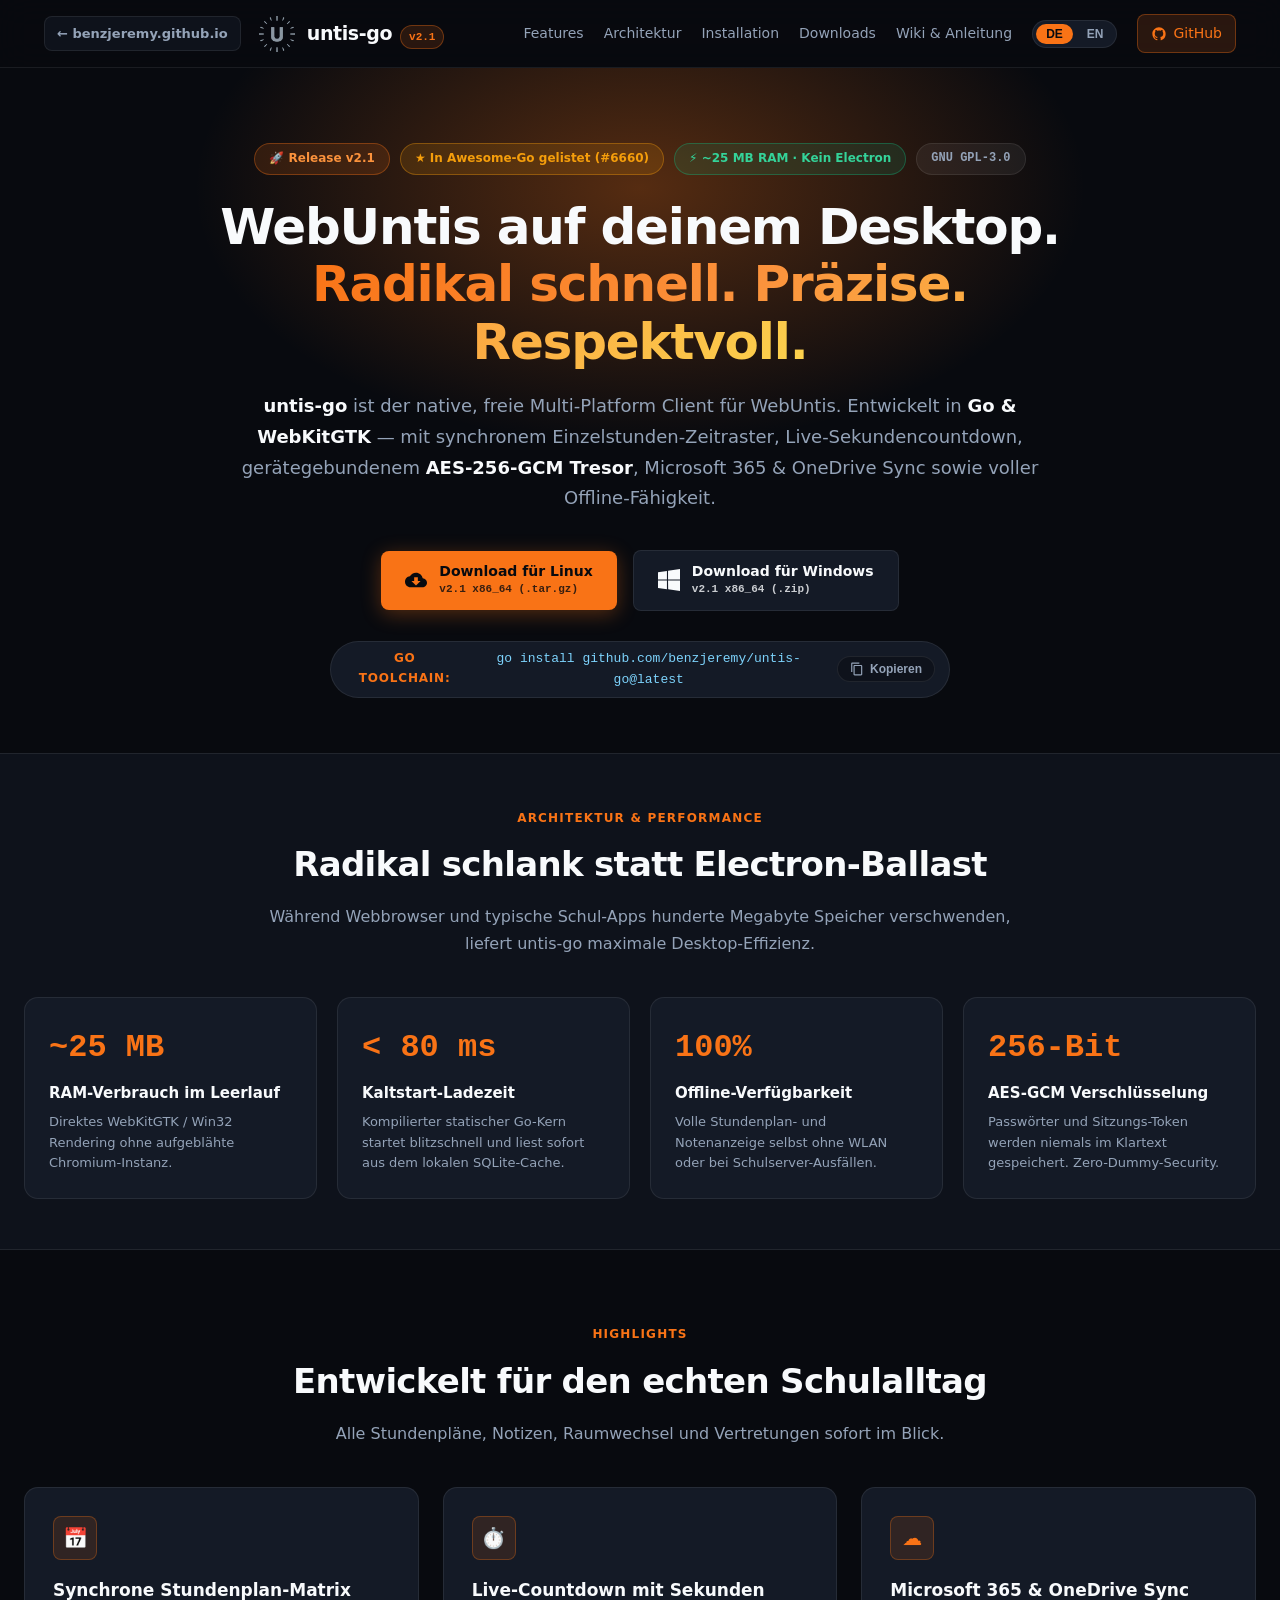
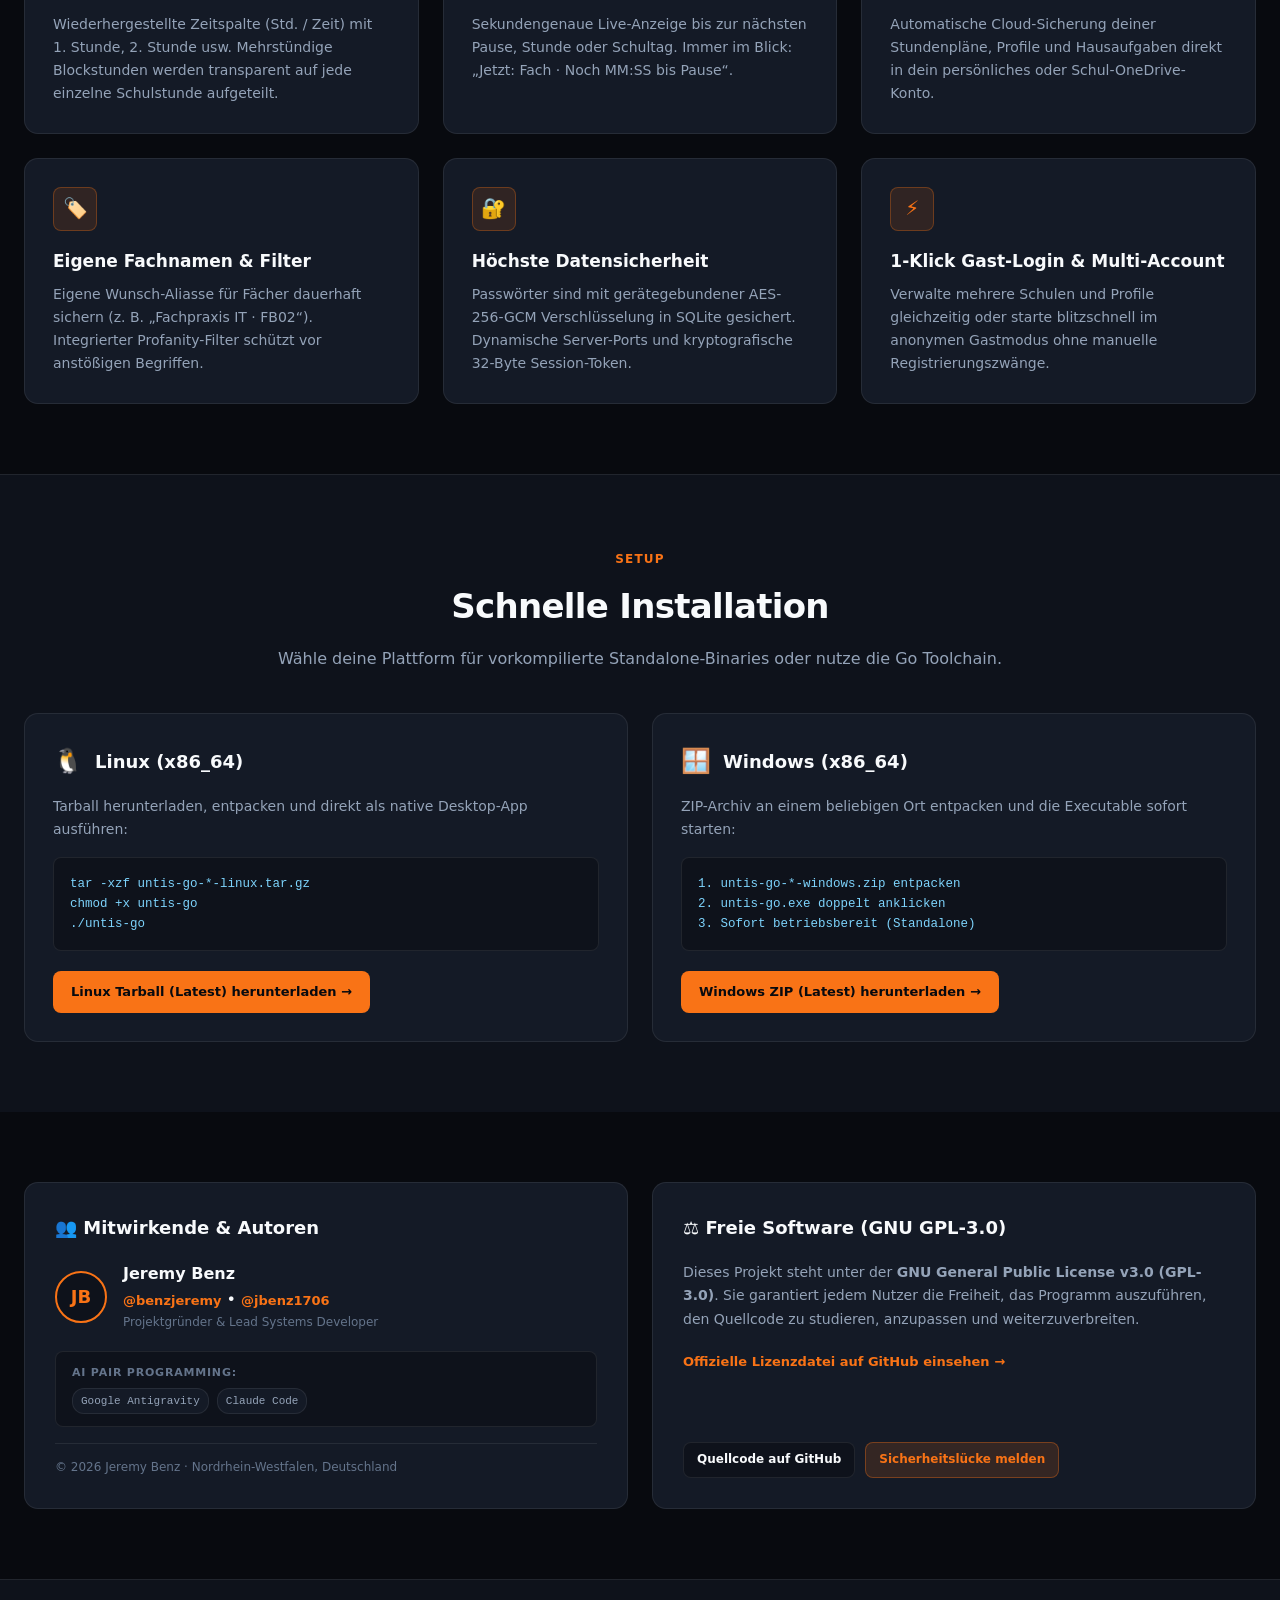
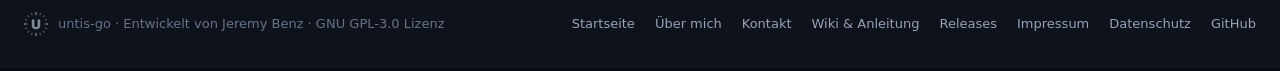
==== index.html @ f4a06255 "feat(web): complete redesign with cybernetic dark theme, benchmarks, and multi-platform showcase" ====
<!DOCTYPE html>
<html lang="de">
<head>
  <meta charset="UTF-8">
  <meta name="viewport" content="width=device-width, initial-scale=1.0">
  <meta http-equiv="Content-Security-Policy" content="default-src 'self'; script-src 'self' 'unsafe-inline'; style-src 'self' 'unsafe-inline'; img-src 'self' data: https:; font-src 'self'; frame-src 'none'; object-src 'none'; base-uri 'self';" />
  <meta http-equiv="X-Content-Type-Options" content="nosniff" />
  <meta name="referrer" content="strict-origin-when-cross-origin" />
  <title>untis-go – Schneller nativer WebUntis Desktop Client · v2.1</title>
  <meta name="description" content="Offizielle Website für untis-go: Der native WebUntis PC-Desktop Client für Linux und Windows in Go & WebKitGTK. ~25 MB RAM, AES-256-GCM Session-Tresor, OneDrive Sync und in Awesome-Go gelistet.">
  <meta property="og:type" content="website">
  <meta property="og:title" content="untis-go – Schneller nativer WebUntis Desktop Client">
  <meta property="og:description" content="Nativer Desktop-Client für WebUntis in Go & WebKitGTK. ~25 MB RAM, offline-fähig und quelloffen unter GNU GPL-3.0.">
  <meta property="og:url" content="https://benzjeremy.github.io/untis-go/">
  <meta name="twitter:card" content="summary">
  <meta name="twitter:title" content="untis-go – Go Desktop Client">
  <meta name="twitter:description" content="Nativer WebUntis Desktop-Client in Go. Offline-First, AES-256-GCM und Awesome-Go gelistet.">
  <link rel="icon" type="image/x-icon" href="favicon.ico">
  <link rel="icon" type="image/png" sizes="512x512" href="icon.png">
  <link rel="apple-touch-icon" href="icon.png">
  <link rel="stylesheet" href="style.css">
</head>
<body>

  <!-- Site Navigation -->
  <header class="site-header">
    <div class="nav-container">
      <div class="nav-left">
        <a href="https://benzjeremy.github.io/" class="back-root-btn">
          <span>← benzjeremy.github.io</span>
        </a>
        <a href="index.html" class="brand-link">
          <img src="icon.png" alt="untis-go" class="brand-logo" width="36" height="36">
          <div class="brand-info">
            <span class="brand-name">untis-go</span>
            <span class="brand-ver">v2.1</span>
          </div>
        </a>
      </div>

      <button class="mobile-toggle" id="mobile-toggle" aria-label="Menü öffnen/schließen" aria-expanded="false">☰</button>

      <nav class="main-nav" id="main-nav">
        <a href="#features">
          <span class="lang-de">Features</span>
          <span class="lang-en" style="display:none;">Features</span>
        </a>
        <a href="#architektur">
          <span class="lang-de">Architektur</span>
          <span class="lang-en" style="display:none;">Architecture</span>
        </a>
        <a href="#install">
          <span class="lang-de">Installation</span>
          <span class="lang-en" style="display:none;">Install</span>
        </a>
        <a href="#download">
          <span class="lang-de">Downloads</span>
          <span class="lang-en" style="display:none;">Downloads</span>
        </a>
        <a href="wiki/">
          <span class="lang-de">Wiki &amp; Anleitung</span>
          <span class="lang-en" style="display:none;">Wiki &amp; Docs</span>
        </a>

        <div class="lang-switch" role="group" aria-label="Sprachauswahl">
          <button type="button" class="lang-btn active" id="btn-lang-de" onclick="setLang('de')">DE</button>
          <button type="button" class="lang-btn" id="btn-lang-en" onclick="setLang('en')">EN</button>
        </div>

        <a href="https://github.com/benzjeremy/untis-go" target="_blank" rel="noopener noreferrer" class="btn-card highlight">
          <svg viewBox="0 0 24 24" width="16" height="16" fill="currentColor"><path d="M12 2C6.477 2 2 6.484 2 12.017c0 4.425 2.865 8.18 6.839 9.504.5.092.682-.217.682-.483 0-.237-.008-.868-.013-1.703-2.782.605-3.369-1.343-3.369-1.343-.454-1.158-1.11-1.466-1.11-1.466-.908-.62.069-.608.069-.608 1.003.07 1.53 1.032 1.53 1.032.892 1.53 2.341 1.088 2.91.832.092-.647.35-1.088.636-1.338-2.22-.253-4.555-1.113-4.555-4.951 0-1.093.39-1.988 1.029-2.688-.103-.253-.446-1.272.098-2.65 0 0 .84-.27 2.75 1.026A9.564 9.564 0 0112 6.844c.85.004 1.705.115 2.504.337 1.909-1.296 2.747-1.027 2.747-1.027.546 1.379.202 2.398.1 2.651.64.7 1.028 1.595 1.028 2.688 0 3.848-2.339 4.695-4.566 4.943.359.309.678.92.678 1.855 0 1.338-.012 2.419-.012 2.747 0 .268.18.58.688.482A10.019 10.019 0 0022 12.017C22 6.484 17.522 2 12 2z"/></svg>
          <span>GitHub</span>
        </a>
      </nav>
    </div>
  </header>

  <main>
    <!-- HERO SECTION -->
    <section class="hero-section" id="hero">
      <div class="hero-glow"></div>
      <div class="hero-container">
        
        <div class="hero-badges">
          <span class="hero-badge release-badge">🚀 Release v2.1</span>
          <a href="https://github.com/avelino/awesome-go#other-software" target="_blank" rel="noopener noreferrer" class="hero-badge awesome-badge" title="Gelistet in Awesome-Go (#6660)">
            ★ In Awesome-Go gelistet (#6660)
          </a>
          <span class="hero-badge perf-badge">⚡ ~25 MB RAM · Kein Electron</span>
          <a href="https://github.com/benzjeremy/untis-go/blob/main/LICENSE" target="_blank" rel="noopener noreferrer" class="hero-badge license-pill">GNU GPL-3.0</a>
        </div>

        <div data-lang="de" class="visible">
          <h1 class="hero-title">
            WebUntis auf deinem Desktop.<br>
            <span class="gradient-text">Radikal schnell. Präzise. Respektvoll.</span>
          </h1>
          <p class="hero-subtitle">
            <strong>untis-go</strong> ist der native, freie Multi-Platform Client für WebUntis. Entwickelt in <strong>Go &amp; WebKitGTK</strong> — mit synchronem Einzelstunden-Zeitraster, Live-Sekundencountdown, gerätegebundenem <strong>AES-256-GCM Tresor</strong>, Microsoft 365 &amp; OneDrive Sync sowie voller Offline-Fähigkeit.
          </p>
        </div>

        <div data-lang="en">
          <h1 class="hero-title">
            WebUntis on Your Desktop.<br>
            <span class="gradient-text">Radically Fast. Precise. Respectful.</span>
          </h1>
          <p class="hero-subtitle">
            <strong>untis-go</strong> is the native, open-source multi-platform client for WebUntis. Built in <strong>Go &amp; WebKitGTK</strong> — featuring synchronous period grids, live second timers, device-bound <strong>AES-256-GCM vault</strong>, OneDrive sync, and full offline caching.
          </p>
        </div>

        <!-- Download Action CTAs -->
        <div class="hero-cta-group" id="download">
          <a href="https://github.com/benzjeremy/untis-go/releases/tag/v2.1" target="_blank" rel="noopener noreferrer" class="btn-primary">
            <svg viewBox="0 0 24 24" width="22" height="22" fill="currentColor"><path d="M19.35 10.04C18.67 6.59 15.64 4 12 4 9.11 4 6.6 5.64 5.35 8.04 2.34 8.36 0 10.91 0 14c0 3.31 2.69 6 6 6h13c2.76 0 5-2.24 5-5 0-2.64-2.05-4.78-4.65-4.96zM17 13l-5 5-5-5h3V9h4v4h3z"/></svg>
            <div>
              <span class="btn-main-text">Download für Linux</span>
              <span class="btn-sub-text">v2.1 x86_64 (.tar.gz)</span>
            </div>
          </a>

          <a href="https://github.com/benzjeremy/untis-go/releases/tag/v2.1" target="_blank" rel="noopener noreferrer" class="btn-secondary">
            <svg viewBox="0 0 24 24" width="22" height="22" fill="currentColor"><path d="M0 3.449L9.75 2.1v9.451H0m10.949-9.602L24 0v11.4H10.949M0 12.6h9.75v9.451L0 20.699M10.949 12.6H24V24l-12.9-1.801"/></svg>
            <div>
              <span class="btn-main-text">Download für Windows</span>
              <span class="btn-sub-text">v2.1 x86_64 (.zip)</span>
            </div>
          </a>
        </div>

        <!-- Quick Go Command -->
        <div class="quick-install-box">
          <span class="cmd-label">Go Toolchain:</span>
          <code class="cmd-code" id="goInstallCmd">go install github.com/benzjeremy/untis-go@latest</code>
          <button type="button" class="copy-cmd-btn" id="copy-cmd-btn" onclick="copyInstallCmd()">
            <svg viewBox="0 0 24 24" width="14" height="14" fill="currentColor"><path d="M16 1H4c-1.1 0-2 .9-2 2v14h2V3h12V1zm3 4H8c-1.1 0-2 .9-2 2v14c0 1.1.9 2 2 2h11c1.1 0 2-.9 2-2V7c0-1.1-.9-2-2-2zm0 16H8V7h11v14z"/></svg>
            <span id="copyBtnText">Kopieren</span>
          </button>
        </div>

      </div>
    </section>

    <!-- ARCHITEKTUR & BENCHMARKS SPOTLIGHT -->
    <section class="benchmarks-section" id="architektur">
      <div class="section-container">
        <div class="section-header">
          <span class="section-tag">
            <span class="lang-de">Architektur &amp; Performance</span>
            <span class="lang-en" style="display:none;">Architecture &amp; Metrics</span>
          </span>
          <h2 class="section-title">
            <span class="lang-de">Radikal schlank statt Electron-Ballast</span>
            <span class="lang-en" style="display:none;">Radically Lean vs. Electron Bloat</span>
          </h2>
          <p class="section-sub">
            <span class="lang-de">Während Webbrowser und typische Schul-Apps hunderte Megabyte Speicher verschwenden, liefert untis-go maximale Desktop-Effizienz.</span>
            <span class="lang-en" style="display:none;">While modern browser tabs consume hundreds of megabytes, untis-go delivers peak native efficiency.</span>
          </p>
        </div>

        <div class="benchmarks-grid">
          <div class="benchmark-card">
            <div class="benchmark-stat">~25 MB</div>
            <div class="benchmark-label">RAM-Verbrauch im Leerlauf</div>
            <div class="benchmark-desc">Direktes WebKitGTK / Win32 Rendering ohne aufgeblähte Chromium-Instanz.</div>
          </div>

          <div class="benchmark-card">
            <div class="benchmark-stat">&lt; 80 ms</div>
            <div class="benchmark-label">Kaltstart-Ladezeit</div>
            <div class="benchmark-desc">Kompilierter statischer Go-Kern startet blitzschnell und liest sofort aus dem lokalen SQLite-Cache.</div>
          </div>

          <div class="benchmark-card">
            <div class="benchmark-stat">100%</div>
            <div class="benchmark-label">Offline-Verfügbarkeit</div>
            <div class="benchmark-desc">Volle Stundenplan- und Notenanzeige selbst ohne WLAN oder bei Schulserver-Ausfällen.</div>
          </div>

          <div class="benchmark-card">
            <div class="benchmark-stat">256-Bit</div>
            <div class="benchmark-label">AES-GCM Verschlüsselung</div>
            <div class="benchmark-desc">Passwörter und Sitzungs-Token werden niemals im Klartext gespeichert. Zero-Dummy-Security.</div>
          </div>
        </div>
      </div>
    </section>

    <!-- KEY FEATURES GRID -->
    <section class="features-section" id="features">
      <div class="section-container">
        <div class="section-header">
          <span class="section-tag">
            <span class="lang-de">Highlights</span>
            <span class="lang-en" style="display:none;">Highlights</span>
          </span>
          <h2 class="section-title">
            <span class="lang-de">Entwickelt für den echten Schulalltag</span>
            <span class="lang-en" style="display:none;">Engineered for Real Daily School Work</span>
          </h2>
          <p class="section-sub">
            <span class="lang-de">Alle Stundenpläne, Notizen, Raumwechsel und Vertretungen sofort im Blick.</span>
            <span class="lang-en" style="display:none;">All schedules, notes, room substitutions, and countdowns always at your fingertips.</span>
          </p>
        </div>

        <div class="feature-grid">
          <!-- 1 -->
          <article class="feature-card">
            <div class="f-card-icon">📅</div>
            <h3>Synchrone Stundenplan-Matrix</h3>
            <p>Wiederhergestellte Zeitspalte (Std. / Zeit) mit 1. Stunde, 2. Stunde usw. Mehrstündige Blockstunden werden transparent auf jede einzelne Schulstunde aufgeteilt.</p>
          </article>

          <!-- 2 -->
          <article class="feature-card">
            <div class="f-card-icon">⏱️</div>
            <h3>Live-Countdown mit Sekunden</h3>
            <p>Sekundengenaue Live-Anzeige bis zur nächsten Pause, Stunde oder Schultag. Immer im Blick: „Jetzt: Fach · Noch MM:SS bis Pause“.</p>
          </article>

          <!-- 3 -->
          <article class="feature-card">
            <div class="f-card-icon">☁️</div>
            <h3>Microsoft 365 &amp; OneDrive Sync</h3>
            <p>Automatische Cloud-Sicherung deiner Stundenpläne, Profile und Hausaufgaben direkt in dein persönliches oder Schul-OneDrive-Konto.</p>
          </article>

          <!-- 4 -->
          <article class="feature-card">
            <div class="f-card-icon">🏷️</div>
            <h3>Eigene Fachnamen &amp; Filter</h3>
            <p>Eigene Wunsch-Aliasse für Fächer dauerhaft sichern (z.&nbsp;B. „Fachpraxis IT · FB02“). Integrierter Profanity-Filter schützt vor anstößigen Begriffen.</p>
          </article>

          <!-- 5 -->
          <article class="feature-card">
            <div class="f-card-icon">🔐</div>
            <h3>Höchste Datensicherheit</h3>
            <p>Passwörter sind mit gerätegebundener AES-256-GCM Verschlüsselung in SQLite gesichert. Dynamische Server-Ports und kryptografische 32-Byte Session-Token.</p>
          </article>

          <!-- 6 -->
          <article class="feature-card">
            <div class="f-card-icon">⚡</div>
            <h3>1-Klick Gast-Login &amp; Multi-Account</h3>
            <p>Verwalte mehrere Schulen und Profile gleichzeitig oder starte blitzschnell im anonymen Gastmodus ohne manuelle Registrierungszwänge.</p>
          </article>
        </div>
      </div>
    </section>

    <!-- INSTALLATION SECTION -->
    <section class="install-section" id="install">
      <div class="section-container">
        <div class="section-header">
          <span class="section-tag">
            <span class="lang-de">Setup</span>
            <span class="lang-en" style="display:none;">Setup</span>
          </span>
          <h2 class="section-title">
            <span class="lang-de">Schnelle Installation</span>
            <span class="lang-en" style="display:none;">Fast Installation</span>
          </h2>
          <p class="section-sub">
            <span class="lang-de">Wähle deine Plattform für vorkompilierte Standalone-Binaries oder nutze die Go Toolchain.</span>
            <span class="lang-en" style="display:none;">Choose your platform for standalone binaries or build directly via the Go toolchain.</span>
          </p>
        </div>

        <div class="install-grid">
          <!-- Linux Card -->
          <div class="install-card">
            <div>
              <div class="inst-card-header">
                <span style="font-size: 24px;">🐧</span>
                <h3>Linux (x86_64)</h3>
              </div>
              <p class="inst-desc">Tarball herunterladen, entpacken und direkt als native Desktop-App ausführen:</p>
              <pre class="inst-pre"><code>tar -xzf untis-go-*-linux.tar.gz
chmod +x untis-go
./untis-go</code></pre>
            </div>
            <div>
              <a href="https://github.com/benzjeremy/untis-go/releases/latest" target="_blank" rel="noopener noreferrer" class="btn-sm">
                Linux Tarball (Latest) herunterladen →
              </a>
            </div>
          </div>

          <!-- Windows Card -->
          <div class="install-card">
            <div>
              <div class="inst-card-header">
                <span style="font-size: 24px;">🪟</span>
                <h3>Windows (x86_64)</h3>
              </div>
              <p class="inst-desc">ZIP-Archiv an einem beliebigen Ort entpacken und die Executable sofort starten:</p>
              <pre class="inst-pre"><code>1. untis-go-*-windows.zip entpacken
2. untis-go.exe doppelt anklicken
3. Sofort betriebsbereit (Standalone)</code></pre>
            </div>
            <div>
              <a href="https://github.com/benzjeremy/untis-go/releases/latest" target="_blank" rel="noopener noreferrer" class="btn-sm">
                Windows ZIP (Latest) herunterladen →
              </a>
            </div>
          </div>
        </div>
      </div>
    </section>

    <!-- ABOUT & CREDITS SECTION -->
    <section class="about-section" id="about">
      <div class="section-container">
        <div class="about-layout-grid">
          
          <!-- Mitwirkende -->
          <div class="about-info-box">
            <div>
              <h3 class="about-box-title">👥 Mitwirkende &amp; Autoren</h3>
              <div class="author-card">
                <div class="author-avatar">JB</div>
                <div>
                  <div class="author-name">Jeremy Benz</div>
                  <div class="author-handles">
                    <a href="https://github.com/benzjeremy" target="_blank" rel="noopener noreferrer">@benzjeremy</a> &bull; 
                    <a href="https://github.com/jbenz1706" target="_blank" rel="noopener noreferrer">@jbenz1706</a>
                  </div>
                  <div class="author-role">Projektgründer &amp; Lead Systems Developer</div>
                </div>
              </div>

              <div class="ai-assist-box">
                <span class="ai-label">AI Pair Programming:</span>
                <div class="ai-chips">
                  <span class="ai-chip">Google Antigravity</span>
                  <span class="ai-chip">Claude Code</span>
                </div>
              </div>
            </div>

            <div style="font-size: 12px; color: var(--text-muted); padding-top: 14px; border-top: 1px solid var(--border-subtle);">
              © 2026 Jeremy Benz · Nordrhein-Westfalen, Deutschland
            </div>
          </div>

          <!-- Lizenz & Sicherheit -->
          <div class="about-info-box">
            <div>
              <h3 class="about-box-title">⚖️ Freie Software (GNU GPL-3.0)</h3>
              <p class="license-text">
                Dieses Projekt steht unter der <strong>GNU General Public License v3.0 (GPL-3.0)</strong>. Sie garantiert jedem Nutzer die Freiheit, das Programm auszuführen, den Quellcode zu studieren, anzupassen und weiterzuverbreiten.
              </p>
              <a href="https://github.com/benzjeremy/untis-go/blob/main/LICENSE" target="_blank" rel="noopener noreferrer" class="license-cta">
                Offizielle Lizenzdatei auf GitHub einsehen →
              </a>
            </div>

            <div style="display: flex; gap: 10px; flex-wrap: wrap;">
              <a href="https://github.com/benzjeremy/untis-go" target="_blank" rel="noopener noreferrer" class="btn-card">
                <span>Quellcode auf GitHub</span>
              </a>
              <a href="https://benzjeremy.github.io/kontakt.html" class="btn-card highlight">
                <span>Sicherheitslücke melden</span>
              </a>
            </div>
          </div>

        </div>
      </div>
    </section>
  </main>

  <!-- Site Footer -->
  <footer class="site-footer">
    <div class="footer-container">
      <div class="footer-left">
        <img src="icon.png" alt="Untis Logo" width="24" height="24" style="border-radius: 4px;">
        <span>untis-go · Entwickelt von Jeremy Benz · GNU GPL-3.0 Lizenz</span>
      </div>

      <nav class="footer-links" aria-label="Footer Navigation">
        <a href="https://benzjeremy.github.io/">Startseite</a>
        <a href="https://benzjeremy.github.io/about.html">Über mich</a>
        <a href="https://benzjeremy.github.io/kontakt.html">Kontakt</a>
        <a href="wiki/">Wiki &amp; Anleitung</a>
        <a href="https://github.com/benzjeremy/untis-go/releases">Releases</a>
        <a href="https://benzjeremy.github.io/impressum.html">Impressum</a>
        <a href="https://benzjeremy.github.io/datenschutz.html">Datenschutz</a>
        <a href="https://github.com/benzjeremy/untis-go" target="_blank" rel="noopener noreferrer">GitHub</a>
      </nav>
    </div>
  </footer>

  <script>
    // Copy Command
    function copyInstallCmd() {
      const code = document.getElementById('goInstallCmd').textContent;
      const btnText = document.getElementById('copyBtnText');
      const btn = document.getElementById('copy-cmd-btn');
      navigator.clipboard.writeText(code).then(() => {
        btnText.textContent = 'Kopiert! ✓';
        btn.classList.add('copied');
        setTimeout(() => {
          btnText.textContent = 'Kopieren';
          btn.classList.remove('copied');
        }, 2200);
      });
    }

    // Mobile Drawer Toggle
    const mobileToggle = document.getElementById('mobile-toggle');
    const mainNav = document.getElementById('main-nav');
    if (mobileToggle && mainNav) {
      mobileToggle.addEventListener('click', () => {
        const isOpen = mainNav.classList.toggle('open');
        mobileToggle.setAttribute('aria-expanded', isOpen);
      });
    }

    // Language Toggle
    function setLang(lang) {
      document.querySelectorAll('[data-lang]').forEach(el => {
        if (el.getAttribute('data-lang') === lang) {
          el.classList.add('visible');
        } else {
          el.classList.remove('visible');
        }
      });
      document.querySelectorAll('.lang-de').forEach(el => el.style.display = lang === 'de' ? '' : 'none');
      document.querySelectorAll('.lang-en').forEach(el => el.style.display = lang === 'en' ? '' : 'none');
      
      const btnDe = document.getElementById('btn-lang-de');
      const btnEn = document.getElementById('btn-lang-en');
      if (btnDe && btnEn) {
        btnDe.classList.toggle('active', lang === 'de');
        btnEn.classList.toggle('active', lang === 'en');
      }
      try { localStorage.setItem('site_lang', lang); } catch (e) {}
    }

    try {
      const saved = localStorage.getItem('site_lang');
      if (saved === 'en' || saved === 'de') setLang(saved);
    } catch (e) {}
  </script>
</body>
</html>
---- style.css ----
/* ==========================================================================
   untis-go — Official Website Design System & Showcase
   Theme: Cybernetic Dark (Untis Orange Accent) · WCAG AAA · Spring Physics
   ========================================================================== */

:root {
  --bg-page: #080a0f;
  --bg-surface: #0e121b;
  --bg-card: #141a26;
  --bg-card-hover: #1a2232;
  --bg-input: #101420;

  --border-subtle: rgba(255, 255, 255, 0.08);
  --border-strong: rgba(255, 255, 255, 0.16);
  --border-accent: rgba(249, 115, 22, 0.35);

  --accent-primary: #f97316;
  --accent-primary-hover: #fb923c;
  --accent-glow: rgba(249, 115, 22, 0.32);

  --accent-blue: #38bdf8;
  --accent-green: #10b981;
  --accent-gold: #f59e0b;
  --accent-purple: #a855f7;

  --text-primary: #f8fafc;
  --text-secondary: #94a3b8;
  --text-muted: #64748b;

  --font-main: -apple-system, BlinkMacSystemFont, "Segoe UI", Roboto, system-ui, sans-serif;
  --font-mono: ui-monospace, SFMono-Regular, Consolas, "Liberation Mono", Menlo, monospace;

  --radius-sm: 8px;
  --radius-md: 14px;
  --radius-lg: 20px;
  --radius-xl: 28px;

  --spring-bounce: cubic-bezier(0.16, 1, 0.3, 1);
}

* {
  box-sizing: border-box;
  margin: 0;
  padding: 0;
}

html {
  scroll-behavior: smooth;
}

body {
  font-family: var(--font-main);
  background-color: var(--bg-page);
  color: var(--text-primary);
  line-height: 1.65;
  -webkit-font-smoothing: antialiased;
  min-height: 100vh;
  display: flex;
  flex-direction: column;
}

a:focus-visible, button:focus-visible {
  outline: 2px solid var(--accent-primary);
  outline-offset: 3px;
}

/* ==================== SITE NAVIGATION ==================== */
.site-header {
  position: sticky;
  top: 0;
  z-index: 100;
  background: rgba(8, 10, 15, 0.88);
  backdrop-filter: blur(16px);
  -webkit-backdrop-filter: blur(16px);
  border-bottom: 1px solid var(--border-subtle);
}

.nav-container {
  max-width: 1240px;
  margin: 0 auto;
  padding: 14px 24px;
  display: flex;
  align-items: center;
  justify-content: space-between;
}

.nav-left {
  display: flex;
  align-items: center;
  gap: 18px;
}

.back-root-btn {
  font-size: 13px;
  font-weight: 600;
  color: var(--text-secondary);
  text-decoration: none;
  display: inline-flex;
  align-items: center;
  gap: 6px;
  padding: 6px 12px;
  border-radius: var(--radius-sm);
  background: var(--bg-surface);
  border: 1px solid var(--border-subtle);
  transition: all 0.15s ease;
}

.back-root-btn:hover {
  color: var(--accent-primary);
  border-color: var(--border-strong);
  transform: translateX(-2px);
}

.brand-link {
  display: flex;
  align-items: center;
  gap: 12px;
  text-decoration: none;
  color: var(--text-primary);
}

.brand-logo {
  width: 36px;
  height: 36px;
  border-radius: var(--radius-sm);
  display: block;
}

.brand-info {
  display: flex;
  align-items: baseline;
  gap: 8px;
}

.brand-name {
  font-size: 19px;
  font-weight: 800;
  letter-spacing: -0.4px;
}

.brand-ver {
  font-size: 11px;
  font-weight: 700;
  font-family: var(--font-mono);
  color: var(--accent-primary);
  background: rgba(249, 115, 22, 0.14);
  padding: 2px 8px;
  border-radius: 12px;
  border: 1px solid rgba(249, 115, 22, 0.35);
}

.main-nav {
  display: flex;
  align-items: center;
  gap: 20px;
}

.main-nav a {
  color: var(--text-secondary);
  text-decoration: none;
  font-size: 14px;
  font-weight: 500;
  transition: color 0.15s ease;
}

.main-nav a:hover {
  color: var(--text-primary);
}

.lang-switch {
  display: flex;
  gap: 4px;
  background: var(--bg-card);
  padding: 3px;
  border-radius: 20px;
  border: 1px solid var(--border-subtle);
}

.lang-btn {
  font-size: 12px;
  font-weight: 600;
  padding: 3px 10px;
  border-radius: 16px;
  border: none;
  background: transparent;
  color: var(--text-secondary);
  cursor: pointer;
  transition: all 0.15s ease;
}

.lang-btn.active {
  background: var(--accent-primary);
  color: #080a0f;
  font-weight: 700;
}

.btn-card {
  display: inline-flex;
  align-items: center;
  gap: 6px;
  background: var(--bg-surface);
  border: 1px solid var(--border-subtle);
  color: var(--text-primary);
  text-decoration: none;
  font-size: 12px;
  font-weight: 600;
  padding: 7px 13px;
  border-radius: var(--radius-sm);
  transition: all 0.15s ease;
}

.btn-card:hover {
  border-color: var(--accent-primary);
  color: var(--accent-primary);
  transform: translateY(-1px);
}

.btn-card.highlight {
  background: rgba(249, 115, 22, 0.14);
  border-color: rgba(249, 115, 22, 0.35);
  color: var(--accent-primary);
}

.btn-card.highlight:hover {
  background: rgba(249, 115, 22, 0.25);
}

/* ==================== HERO SECTION ==================== */
.hero-section {
  position: relative;
  padding: 75px 24px 55px;
  overflow: hidden;
  text-align: center;
}

.hero-glow {
  position: absolute;
  top: -140px;
  left: 50%;
  transform: translateX(-50%);
  width: 900px;
  height: 520px;
  background: radial-gradient(ellipse at center, var(--accent-glow) 0%, rgba(8, 10, 15, 0) 70%);
  pointer-events: none;
  z-index: 0;
}

.hero-container {
  position: relative;
  z-index: 1;
  max-width: 980px;
  margin: 0 auto;
}

.hero-badges {
  display: flex;
  justify-content: center;
  align-items: center;
  gap: 10px;
  flex-wrap: wrap;
  margin-bottom: 24px;
}

.hero-badge {
  display: inline-flex;
  align-items: center;
  gap: 6px;
  font-size: 12px;
  font-weight: 600;
  padding: 5px 14px;
  border-radius: 20px;
  text-decoration: none;
}

.release-badge {
  background: rgba(249, 115, 22, 0.14);
  color: #fb923c;
  border: 1px solid rgba(249, 115, 22, 0.35);
}

.awesome-badge {
  background: rgba(245, 158, 11, 0.14);
  color: #f59e0b;
  border: 1px solid rgba(245, 158, 11, 0.35);
  font-weight: 700;
}

.perf-badge {
  background: rgba(16, 185, 129, 0.12);
  color: #34d399;
  border: 1px solid rgba(16, 185, 129, 0.35);
}

.license-pill {
  background: rgba(255, 255, 255, 0.06);
  color: var(--text-secondary);
  border: 1px solid var(--border-subtle);
  font-family: var(--font-mono);
}

.hero-title {
  font-size: 50px;
  font-weight: 800;
  line-height: 1.15;
  letter-spacing: -1.2px;
  margin-bottom: 20px;
  color: var(--text-primary);
}

.gradient-text {
  background: linear-gradient(135deg, #f97316 0%, #fb923c 45%, #fcd34d 100%);
  -webkit-background-clip: text;
  -webkit-text-fill-color: transparent;
}

.hero-subtitle {
  font-size: 18px;
  color: var(--text-secondary);
  line-height: 1.7;
  max-width: 820px;
  margin: 0 auto 36px;
}

.hero-subtitle strong {
  color: var(--text-primary);
}

/* Call to Action Buttons */
.hero-cta-group {
  display: flex;
  justify-content: center;
  align-items: center;
  gap: 16px;
  flex-wrap: wrap;
  margin-bottom: 30px;
}

.btn-primary {
  display: inline-flex;
  align-items: center;
  gap: 12px;
  background: var(--accent-primary);
  color: #080a0f;
  text-decoration: none;
  font-weight: 700;
  padding: 12px 24px;
  border-radius: var(--radius-sm);
  box-shadow: 0 4px 20px var(--accent-glow);
  transition: all 0.2s var(--spring-bounce);
  text-align: left;
}

.btn-primary:hover {
  background: var(--accent-primary-hover);
  transform: translateY(-2px);
  box-shadow: 0 6px 28px rgba(249, 115, 22, 0.45);
}

.btn-secondary {
  display: inline-flex;
  align-items: center;
  gap: 12px;
  background: var(--bg-card);
  color: var(--text-primary);
  border: 1px solid var(--border-subtle);
  text-decoration: none;
  font-weight: 700;
  padding: 12px 24px;
  border-radius: var(--radius-sm);
  transition: all 0.2s var(--spring-bounce);
  text-align: left;
}

.btn-secondary:hover {
  border-color: var(--border-strong);
  transform: translateY(-2px);
  background: var(--bg-card-hover);
}

.btn-main-text {
  display: block;
  font-size: 14px;
  line-height: 1.2;
}

.btn-sub-text {
  display: block;
  font-size: 11px;
  opacity: 0.8;
  font-family: var(--font-mono);
}

/* Quick Command Pill */
.quick-install-box {
  display: inline-flex;
  align-items: center;
  gap: 12px;
  background: var(--bg-card);
  border: 1px solid var(--border-subtle);
  border-radius: 30px;
  padding: 6px 14px 6px 18px;
  max-width: 620px;
  margin: 0 auto;
}

.cmd-label {
  font-size: 12px;
  font-weight: 700;
  text-transform: uppercase;
  letter-spacing: 0.8px;
  color: var(--accent-primary);
}

.cmd-code {
  font-family: var(--font-mono);
  font-size: 13px;
  color: #7dd3fc;
}

.copy-cmd-btn {
  background: var(--bg-surface);
  border: 1px solid var(--border-subtle);
  color: var(--text-secondary);
  font-size: 12px;
  font-weight: 600;
  padding: 5px 12px;
  border-radius: 16px;
  cursor: pointer;
  display: inline-flex;
  align-items: center;
  gap: 6px;
  transition: all 0.15s ease;
}

.copy-cmd-btn:hover {
  color: var(--text-primary);
  border-color: var(--accent-primary);
}

.copy-cmd-btn.copied {
  background: rgba(16, 185, 129, 0.15);
  border-color: #10b981;
  color: #34d399;
}

/* ==================== BENCHMARKS & ARCHITEKTUR ==================== */
.benchmarks-section {
  padding: 50px 24px;
  background: var(--bg-surface);
  border-top: 1px solid var(--border-subtle);
  border-bottom: 1px solid var(--border-subtle);
}

.section-container {
  max-width: 1240px;
  margin: 0 auto;
}

.section-header {
  text-align: center;
  max-width: 780px;
  margin: 0 auto 40px;
}

.section-tag {
  font-size: 12px;
  font-weight: 700;
  text-transform: uppercase;
  letter-spacing: 1.2px;
  color: var(--accent-primary);
  margin-bottom: 8px;
  display: inline-block;
}

.section-title {
  font-size: 34px;
  font-weight: 800;
  letter-spacing: -0.7px;
  margin-bottom: 12px;
  color: var(--text-primary);
}

.section-sub {
  font-size: 16px;
  color: var(--text-secondary);
  line-height: 1.65;
}

.benchmarks-grid {
  display: grid;
  grid-template-columns: repeat(auto-fit, minmax(280px, 1fr));
  gap: 20px;
}

.benchmark-card {
  background: var(--bg-card);
  border: 1px solid var(--border-subtle);
  border-radius: var(--radius-md);
  padding: 24px;
  position: relative;
  transition: transform 0.22s var(--spring-bounce), border-color 0.2s;
}

.benchmark-card:hover {
  transform: translateY(-2px);
  border-color: var(--border-strong);
}

.benchmark-stat {
  font-size: 32px;
  font-weight: 800;
  font-family: var(--font-mono);
  color: var(--accent-primary);
  margin-bottom: 6px;
}

.benchmark-label {
  font-size: 15px;
  font-weight: 700;
  color: var(--text-primary);
  margin-bottom: 6px;
}

.benchmark-desc {
  font-size: 13px;
  color: var(--text-secondary);
  line-height: 1.6;
}

/* ==================== FEATURES GRID ==================== */
.features-section {
  padding: 70px 24px;
}

.feature-grid {
  display: grid;
  grid-template-columns: repeat(auto-fit, minmax(340px, 1fr));
  gap: 24px;
}

.feature-card {
  background: var(--bg-card);
  border: 1px solid var(--border-subtle);
  border-radius: var(--radius-md);
  padding: 28px;
  position: relative;
  transition: transform 0.25s var(--spring-bounce), border-color 0.2s, box-shadow 0.2s;
}

.feature-card:hover {
  transform: translateY(-3px);
  border-color: var(--border-strong);
  box-shadow: 0 12px 30px rgba(0, 0, 0, 0.35);
}

.f-card-icon {
  width: 44px;
  height: 44px;
  border-radius: var(--radius-sm);
  display: flex;
  align-items: center;
  justify-content: center;
  font-size: 20px;
  margin-bottom: 16px;
  background: rgba(249, 115, 22, 0.12);
  color: var(--accent-primary);
  border: 1px solid rgba(249, 115, 22, 0.3);
}

.feature-card h3 {
  font-size: 17px;
  font-weight: 700;
  margin-bottom: 8px;
  color: var(--text-primary);
}

.feature-card p {
  font-size: 14px;
  color: var(--text-secondary);
  line-height: 1.65;
}

/* ==================== INSTALL SECTION ==================== */
.install-section {
  padding: 70px 24px;
  background: var(--bg-surface);
  border-top: 1px solid var(--border-subtle);
}

.install-grid {
  display: grid;
  grid-template-columns: 1fr 1fr;
  gap: 24px;
}

@media (max-width: 800px) {
  .install-grid { grid-template-columns: 1fr; }
}

.install-card {
  background: var(--bg-card);
  border: 1px solid var(--border-subtle);
  border-radius: var(--radius-md);
  padding: 28px;
  display: flex;
  flex-direction: column;
  justify-content: space-between;
}

.inst-card-header {
  display: flex;
  align-items: center;
  gap: 12px;
  margin-bottom: 14px;
}

.inst-card-header h3 {
  font-size: 18px;
  font-weight: 700;
  color: var(--text-primary);
}

.inst-desc {
  font-size: 14px;
  color: var(--text-secondary);
  margin-bottom: 16px;
}

.inst-pre {
  background: var(--bg-surface);
  border: 1px solid var(--border-subtle);
  border-radius: var(--radius-sm);
  padding: 16px;
  font-family: var(--font-mono);
  font-size: 12.5px;
  color: #7dd3fc;
  overflow-x: auto;
  line-height: 1.6;
  margin-bottom: 20px;
}

.btn-sm {
  display: inline-flex;
  align-items: center;
  gap: 8px;
  background: var(--accent-primary);
  color: #080a0f;
  font-size: 13px;
  font-weight: 700;
  padding: 10px 18px;
  border-radius: var(--radius-sm);
  text-decoration: none;
  transition: all 0.15s ease;
}

.btn-sm:hover {
  background: var(--accent-primary-hover);
  transform: translateY(-1px);
}

/* ==================== ABOUT & CREDITS SECTION ==================== */
.about-section {
  padding: 70px 24px;
}

.about-layout-grid {
  display: grid;
  grid-template-columns: 1fr 1fr;
  gap: 24px;
}

@media (max-width: 800px) {
  .about-layout-grid { grid-template-columns: 1fr; }
}

.about-info-box {
  background: var(--bg-card);
  border: 1px solid var(--border-subtle);
  border-radius: var(--radius-md);
  padding: 30px;
  display: flex;
  flex-direction: column;
  justify-content: space-between;
}

.about-box-title {
  font-size: 18px;
  font-weight: 700;
  margin-bottom: 18px;
  color: var(--text-primary);
  display: flex;
  align-items: center;
  gap: 8px;
}

.author-card {
  display: flex;
  align-items: center;
  gap: 16px;
  margin-bottom: 18px;
}

.author-avatar {
  width: 52px;
  height: 52px;
  border-radius: 50%;
  background: var(--bg-surface);
  border: 2px solid var(--accent-primary);
  color: var(--accent-primary);
  display: flex;
  align-items: center;
  justify-content: center;
  font-weight: 800;
  font-size: 18px;
}

.author-name {
  font-size: 16px;
  font-weight: 700;
  color: var(--text-primary);
}

.author-handles a {
  color: var(--accent-primary);
  text-decoration: none;
  font-size: 13px;
  font-weight: 600;
}

.author-role {
  font-size: 12px;
  color: var(--text-muted);
}

.ai-assist-box {
  background: var(--bg-surface);
  border: 1px solid var(--border-subtle);
  border-radius: var(--radius-sm);
  padding: 12px 16px;
  margin-bottom: 16px;
}

.ai-label {
  display: block;
  font-size: 11px;
  text-transform: uppercase;
  font-weight: 700;
  letter-spacing: 0.8px;
  color: var(--text-muted);
  margin-bottom: 6px;
}

.ai-chips {
  display: flex;
  gap: 8px;
  flex-wrap: wrap;
}

.ai-chip {
  font-size: 11px;
  font-family: var(--font-mono);
  background: var(--bg-card);
  border: 1px solid var(--border-subtle);
  color: var(--text-secondary);
  padding: 3px 8px;
  border-radius: 12px;
}

.license-text {
  font-size: 14px;
  color: var(--text-secondary);
  line-height: 1.7;
  margin-bottom: 16px;
}

.license-cta {
  display: inline-block;
  color: var(--accent-primary);
  text-decoration: none;
  font-size: 13px;
  font-weight: 600;
  margin-bottom: 18px;
}

.license-cta:hover {
  text-decoration: underline;
}

/* ==================== FOOTER ==================== */
.site-footer {
  margin-top: auto;
  border-top: 1px solid var(--border-subtle);
  background: var(--bg-surface);
  padding: 32px 24px;
}

.footer-container {
  max-width: 1240px;
  margin: 0 auto;
  display: flex;
  align-items: center;
  justify-content: space-between;
  flex-wrap: wrap;
  gap: 16px;
  font-size: 13px;
  color: var(--text-muted);
}

.footer-left {
  display: flex;
  align-items: center;
  gap: 10px;
}

.footer-links {
  display: flex;
  gap: 20px;
  flex-wrap: wrap;
}

.footer-links a {
  color: var(--text-secondary);
  text-decoration: none;
  transition: color 0.15s ease;
}

.footer-links a:hover {
  color: var(--text-primary);
}

[data-lang] { display: none; }
[data-lang].visible { display: block; }

/* ==================== MOBILE NAVIGATION ==================== */
.mobile-toggle {
  display: none;
  background: var(--bg-surface);
  border: 1px solid var(--border-subtle);
  color: var(--text-primary);
  font-size: 1.4rem;
  line-height: 1;
  width: 42px;
  height: 42px;
  border-radius: var(--radius-sm);
  cursor: pointer;
  align-items: center;
  justify-content: center;
  padding: 0;
}

@media (max-width: 768px) {
  .hero-title { font-size: 34px; letter-spacing: -0.8px; }
  .mobile-toggle { display: inline-flex; }
  
  .main-nav {
    position: fixed;
    top: 65px;
    left: 0;
    right: 0;
    background: rgba(8, 10, 15, 0.98);
    backdrop-filter: blur(20px);
    -webkit-backdrop-filter: blur(20px);
    border-bottom: 1px solid var(--border-subtle);
    box-shadow: 0 20px 40px rgba(0, 0, 0, 0.7);
    flex-direction: column;
    align-items: stretch;
    padding: 1.25rem;
    gap: 0.6rem;
    max-height: calc(100vh - 65px);
    overflow-y: auto;
    transform: translateY(-130%);
    opacity: 0;
    visibility: hidden;
    transition: transform 0.28s var(--spring-bounce), opacity 0.2s ease, visibility 0.2s;
    z-index: 99;
  }

  .main-nav.open {
    transform: translateY(0);
    opacity: 1;
    visibility: visible;
  }

  .main-nav a {
    display: flex;
    align-items: center;
    padding: 12px 16px;
    font-size: 15px;
    font-weight: 600;
    border-radius: var(--radius-sm);
    background: rgba(255, 255, 255, 0.03);
    min-height: 44px;
  }

  .lang-switch { width: 100%; margin-top: 0.5rem; }
  .lang-btn { flex: 1; height: 44px; display: flex; align-items: center; justify-content: center; }
  .footer-container { flex-direction: column; text-align: center; }
  .quick-install-box { flex-direction: column; width: 100%; border-radius: var(--radius-md); padding: 14px; }
}
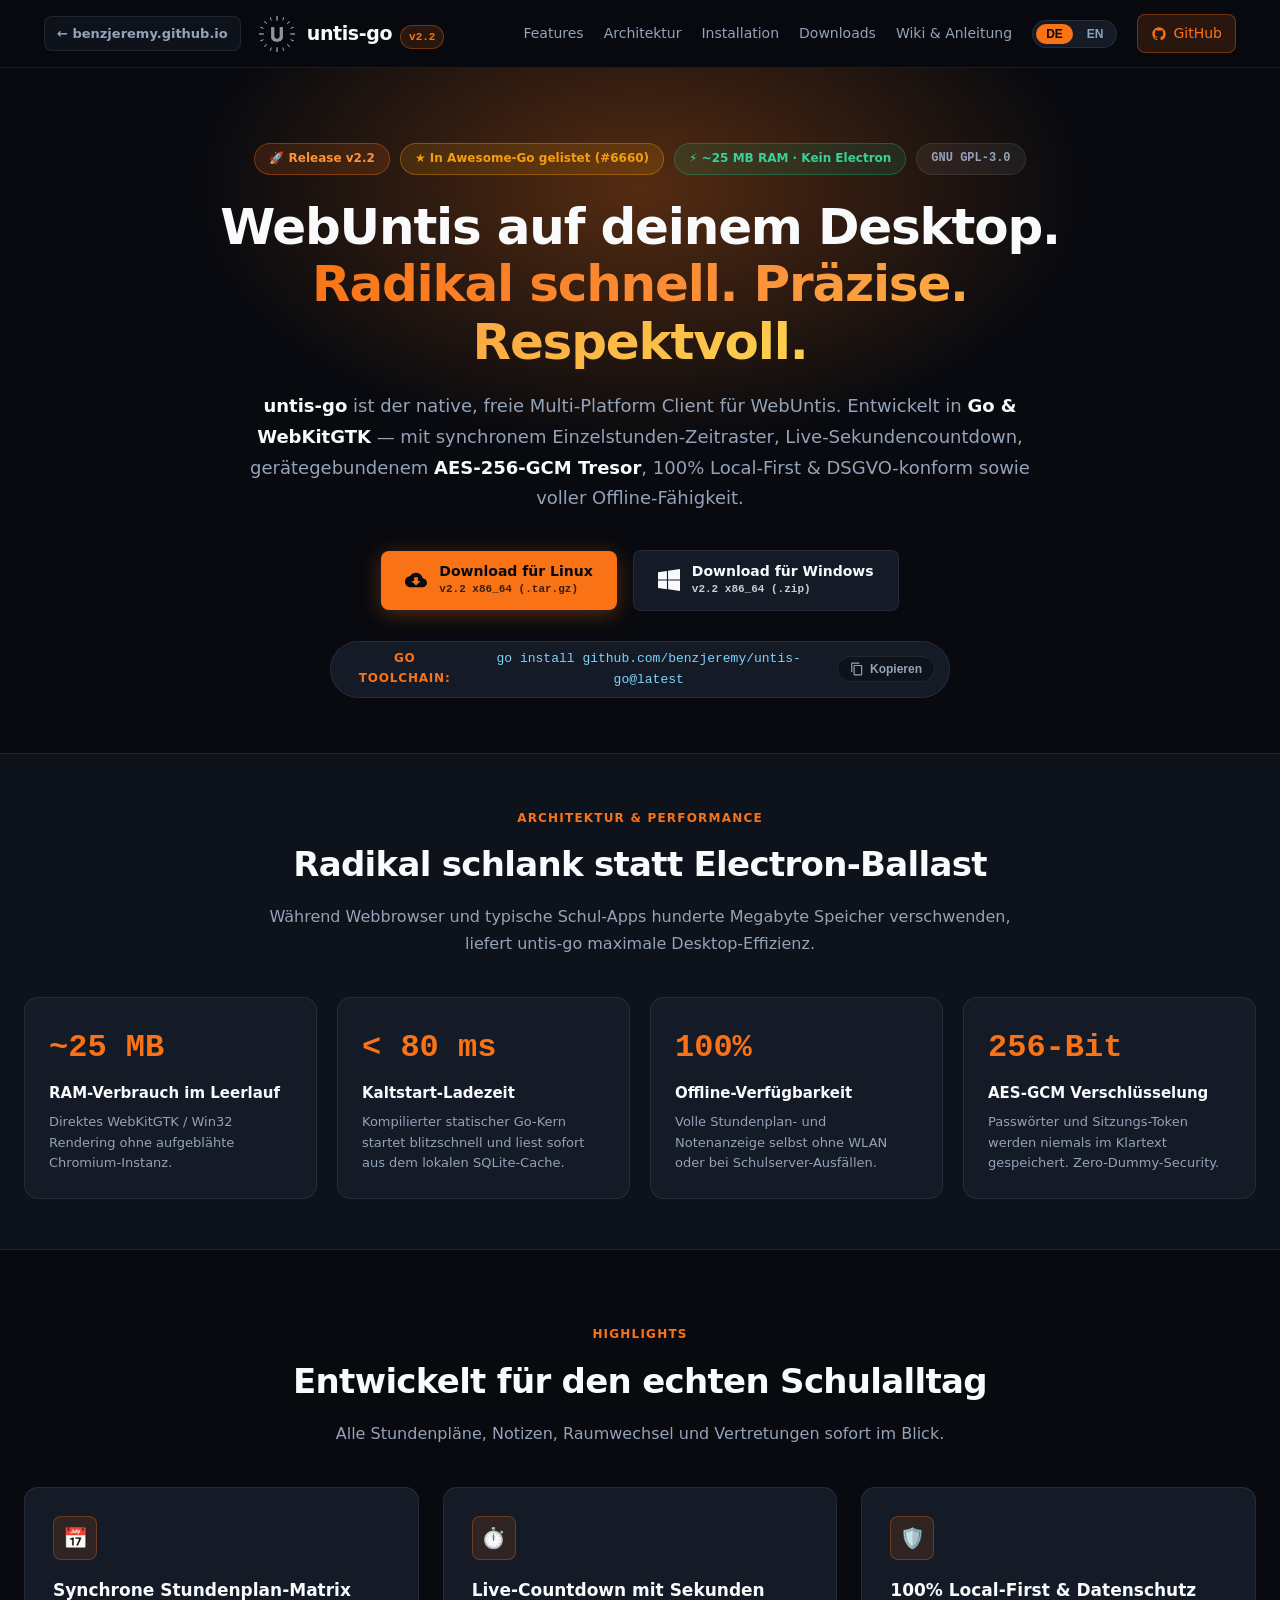
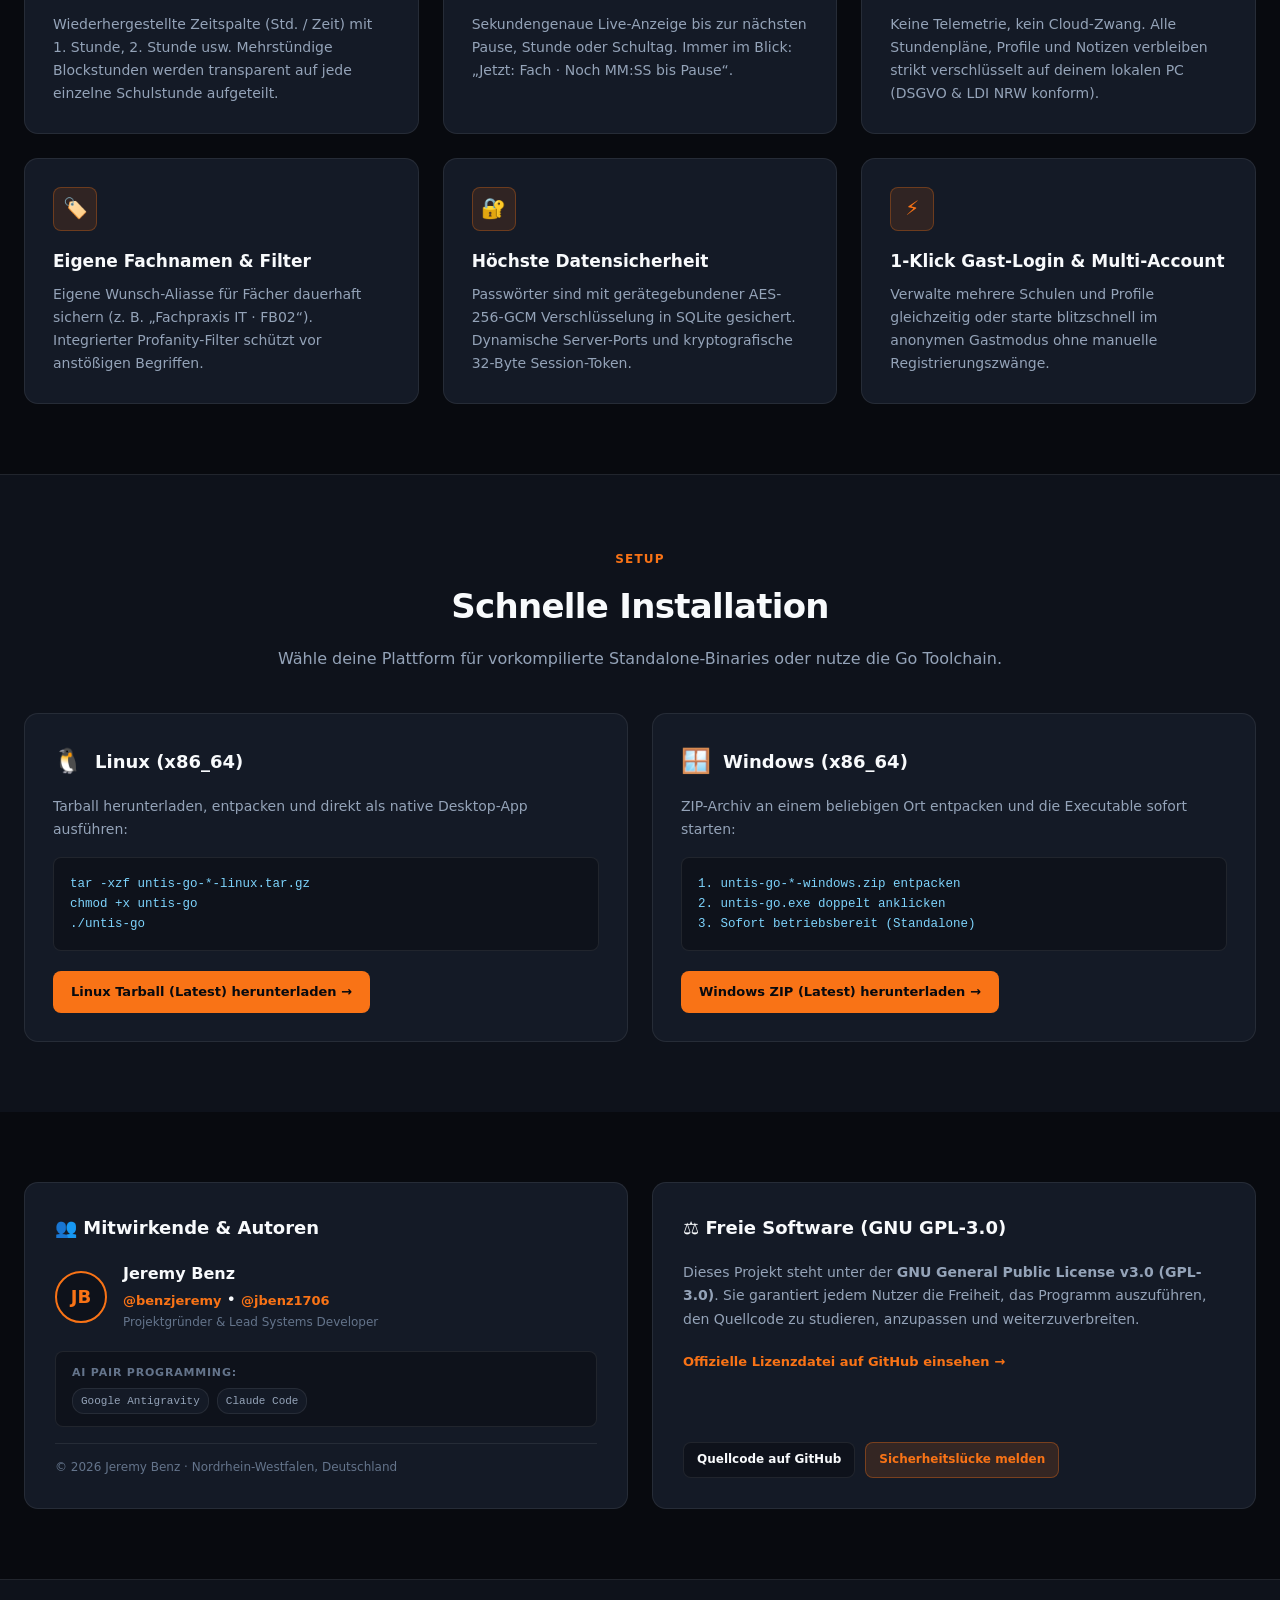
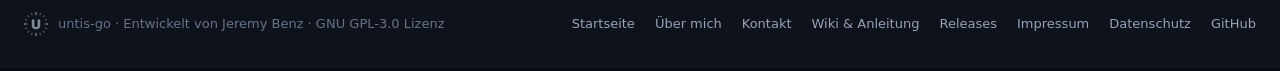
==== commit e01d4976: "docs(web): update website & wiki for v2.2 (privacy cleanup, remove Microsoft 365/OneDrive)" ====
--- a/index.html
+++ b/index.html
@@ -6,8 +6,8 @@
   <meta http-equiv="Content-Security-Policy" content="default-src 'self'; script-src 'self' 'unsafe-inline'; style-src 'self' 'unsafe-inline'; img-src 'self' data: https:; font-src 'self'; frame-src 'none'; object-src 'none'; base-uri 'self';" />
   <meta http-equiv="X-Content-Type-Options" content="nosniff" />
   <meta name="referrer" content="strict-origin-when-cross-origin" />
-  <title>untis-go – Schneller nativer WebUntis Desktop Client · v2.1</title>
-  <meta name="description" content="Offizielle Website für untis-go: Der native WebUntis PC-Desktop Client für Linux und Windows in Go & WebKitGTK. ~25 MB RAM, AES-256-GCM Session-Tresor, OneDrive Sync und in Awesome-Go gelistet.">
+  <title>untis-go – Schneller nativer WebUntis Desktop Client · v2.2</title>
+  <meta name="description" content="Offizielle Website für untis-go: Der native WebUntis PC-Desktop Client für Linux und Windows in Go & WebKitGTK. ~25 MB RAM, AES-256-GCM Session-Tresor, 100% Local-First & DSGVO-konform, in Awesome-Go gelistet.">
   <meta property="og:type" content="website">
   <meta property="og:title" content="untis-go – Schneller nativer WebUntis Desktop Client">
   <meta property="og:description" content="Nativer Desktop-Client für WebUntis in Go & WebKitGTK. ~25 MB RAM, offline-fähig und quelloffen unter GNU GPL-3.0.">
@@ -33,7 +33,7 @@
           <img src="icon.png" alt="untis-go" class="brand-logo" width="36" height="36">
           <div class="brand-info">
             <span class="brand-name">untis-go</span>
-            <span class="brand-ver">v2.1</span>
+            <span class="brand-ver">v2.2</span>
           </div>
         </a>
       </div>
@@ -82,7 +82,7 @@
       <div class="hero-container">
         
         <div class="hero-badges">
-          <span class="hero-badge release-badge">🚀 Release v2.1</span>
+          <span class="hero-badge release-badge">🚀 Release v2.2</span>
           <a href="https://github.com/avelino/awesome-go#other-software" target="_blank" rel="noopener noreferrer" class="hero-badge awesome-badge" title="Gelistet in Awesome-Go (#6660)">
             ★ In Awesome-Go gelistet (#6660)
           </a>
@@ -96,7 +96,7 @@
             <span class="gradient-text">Radikal schnell. Präzise. Respektvoll.</span>
           </h1>
           <p class="hero-subtitle">
-            <strong>untis-go</strong> ist der native, freie Multi-Platform Client für WebUntis. Entwickelt in <strong>Go &amp; WebKitGTK</strong> — mit synchronem Einzelstunden-Zeitraster, Live-Sekundencountdown, gerätegebundenem <strong>AES-256-GCM Tresor</strong>, Microsoft 365 &amp; OneDrive Sync sowie voller Offline-Fähigkeit.
+            <strong>untis-go</strong> ist der native, freie Multi-Platform Client für WebUntis. Entwickelt in <strong>Go &amp; WebKitGTK</strong> — mit synchronem Einzelstunden-Zeitraster, Live-Sekundencountdown, gerätegebundenem <strong>AES-256-GCM Tresor</strong>, 100% Local-First &amp; DSGVO-konform sowie voller Offline-Fähigkeit.
           </p>
         </div>
 
@@ -106,25 +106,25 @@
             <span class="gradient-text">Radically Fast. Precise. Respectful.</span>
           </h1>
           <p class="hero-subtitle">
-            <strong>untis-go</strong> is the native, open-source multi-platform client for WebUntis. Built in <strong>Go &amp; WebKitGTK</strong> — featuring synchronous period grids, live second timers, device-bound <strong>AES-256-GCM vault</strong>, OneDrive sync, and full offline caching.
+            <strong>untis-go</strong> is the native, open-source multi-platform client for WebUntis. Built in <strong>Go &amp; WebKitGTK</strong> — featuring synchronous period grids, live second timers, device-bound <strong>AES-256-GCM vault</strong>, 100% local-first GDPR compliance, and full offline caching.
           </p>
         </div>
 
         <!-- Download Action CTAs -->
         <div class="hero-cta-group" id="download">
-          <a href="https://github.com/benzjeremy/untis-go/releases/tag/v2.1" target="_blank" rel="noopener noreferrer" class="btn-primary">
+          <a href="https://github.com/benzjeremy/untis-go/releases/tag/v2.2" target="_blank" rel="noopener noreferrer" class="btn-primary">
             <svg viewBox="0 0 24 24" width="22" height="22" fill="currentColor"><path d="M19.35 10.04C18.67 6.59 15.64 4 12 4 9.11 4 6.6 5.64 5.35 8.04 2.34 8.36 0 10.91 0 14c0 3.31 2.69 6 6 6h13c2.76 0 5-2.24 5-5 0-2.64-2.05-4.78-4.65-4.96zM17 13l-5 5-5-5h3V9h4v4h3z"/></svg>
             <div>
               <span class="btn-main-text">Download für Linux</span>
-              <span class="btn-sub-text">v2.1 x86_64 (.tar.gz)</span>
+              <span class="btn-sub-text">v2.2 x86_64 (.tar.gz)</span>
             </div>
           </a>
 
-          <a href="https://github.com/benzjeremy/untis-go/releases/tag/v2.1" target="_blank" rel="noopener noreferrer" class="btn-secondary">
+          <a href="https://github.com/benzjeremy/untis-go/releases/tag/v2.2" target="_blank" rel="noopener noreferrer" class="btn-secondary">
             <svg viewBox="0 0 24 24" width="22" height="22" fill="currentColor"><path d="M0 3.449L9.75 2.1v9.451H0m10.949-9.602L24 0v11.4H10.949M0 12.6h9.75v9.451L0 20.699M10.949 12.6H24V24l-12.9-1.801"/></svg>
             <div>
               <span class="btn-main-text">Download für Windows</span>
-              <span class="btn-sub-text">v2.1 x86_64 (.zip)</span>
+              <span class="btn-sub-text">v2.2 x86_64 (.zip)</span>
             </div>
           </a>
         </div>
@@ -223,9 +223,9 @@
 
           <!-- 3 -->
           <article class="feature-card">
-            <div class="f-card-icon">☁️</div>
-            <h3>Microsoft 365 &amp; OneDrive Sync</h3>
-            <p>Automatische Cloud-Sicherung deiner Stundenpläne, Profile und Hausaufgaben direkt in dein persönliches oder Schul-OneDrive-Konto.</p>
+            <div class="f-card-icon">🛡️</div>
+            <h3>100% Local-First &amp; Datenschutz</h3>
+            <p>Keine Telemetrie, kein Cloud-Zwang. Alle Stundenpläne, Profile und Notizen verbleiben strikt verschlüsselt auf deinem lokalen PC (DSGVO &amp; LDI NRW konform).</p>
           </article>
 
           <!-- 4 -->
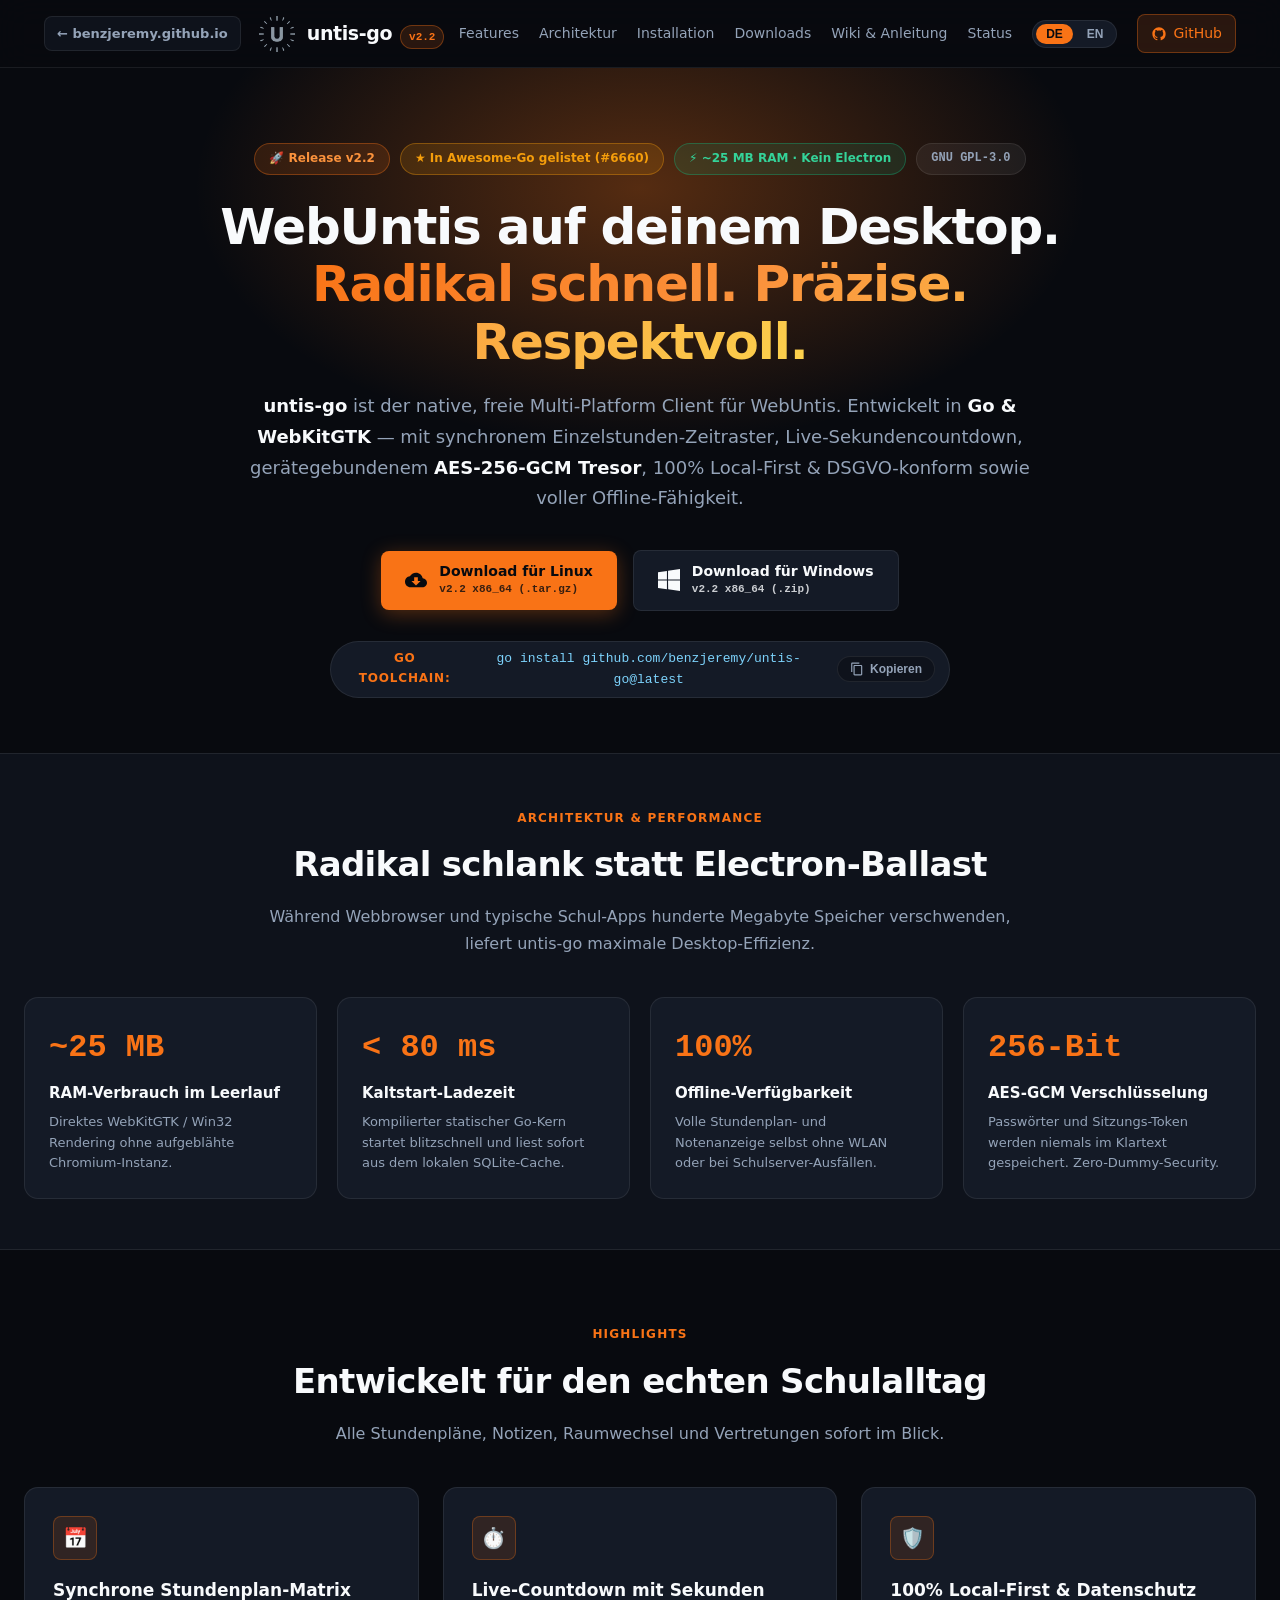
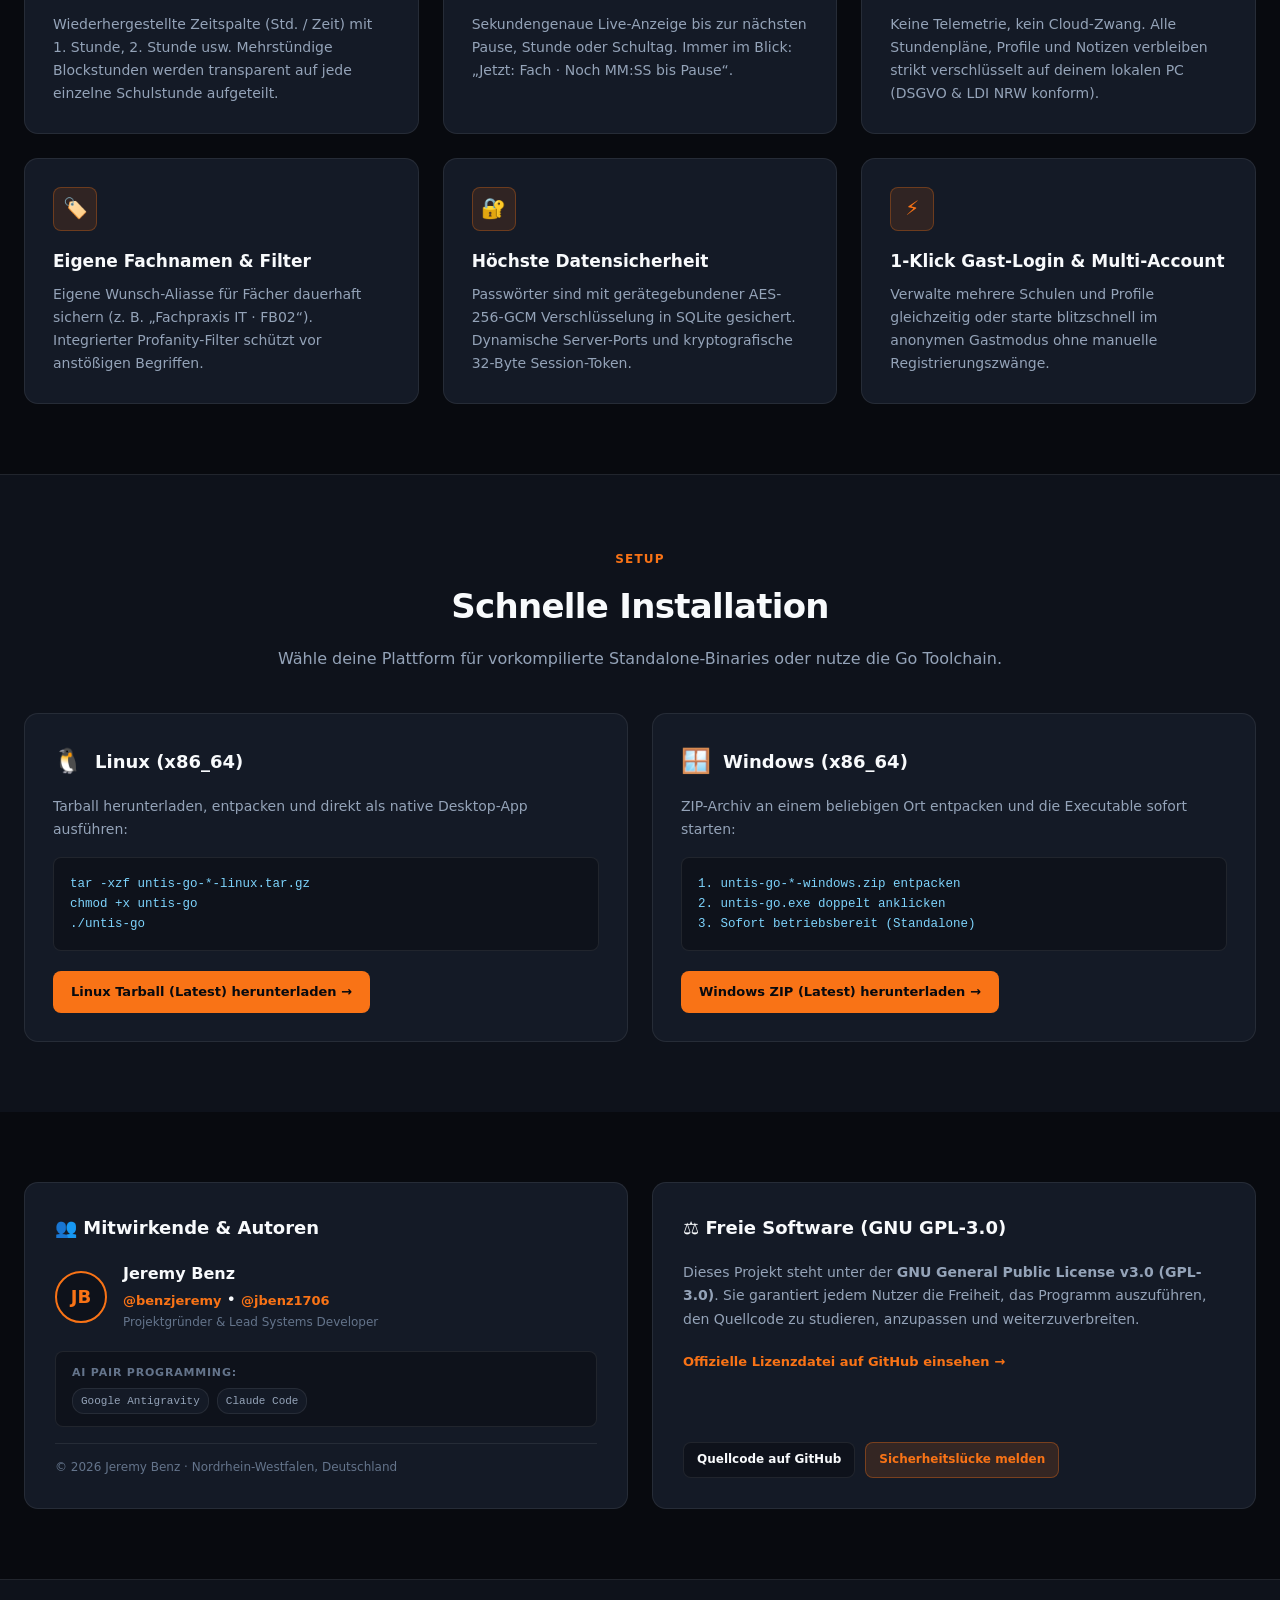
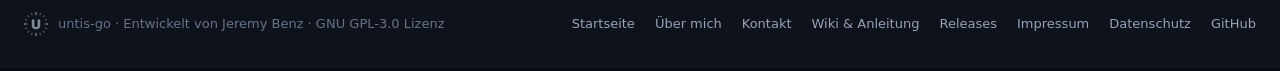
==== commit 698308b9: "feat(web): add 404.html catch-all and link to global status page" ====
--- a/index.html
+++ b/index.html
@@ -61,6 +61,10 @@
           <span class="lang-de">Wiki &amp; Anleitung</span>
           <span class="lang-en" style="display:none;">Wiki &amp; Docs</span>
         </a>
+        <a href="https://benzjeremy.github.io/status/" target="_blank" rel="noopener noreferrer">
+          <span class="lang-de">Status</span>
+          <span class="lang-en" style="display:none;">Status</span>
+        </a>
 
         <div class="lang-switch" role="group" aria-label="Sprachauswahl">
           <button type="button" class="lang-btn active" id="btn-lang-de" onclick="setLang('de')">DE</button>
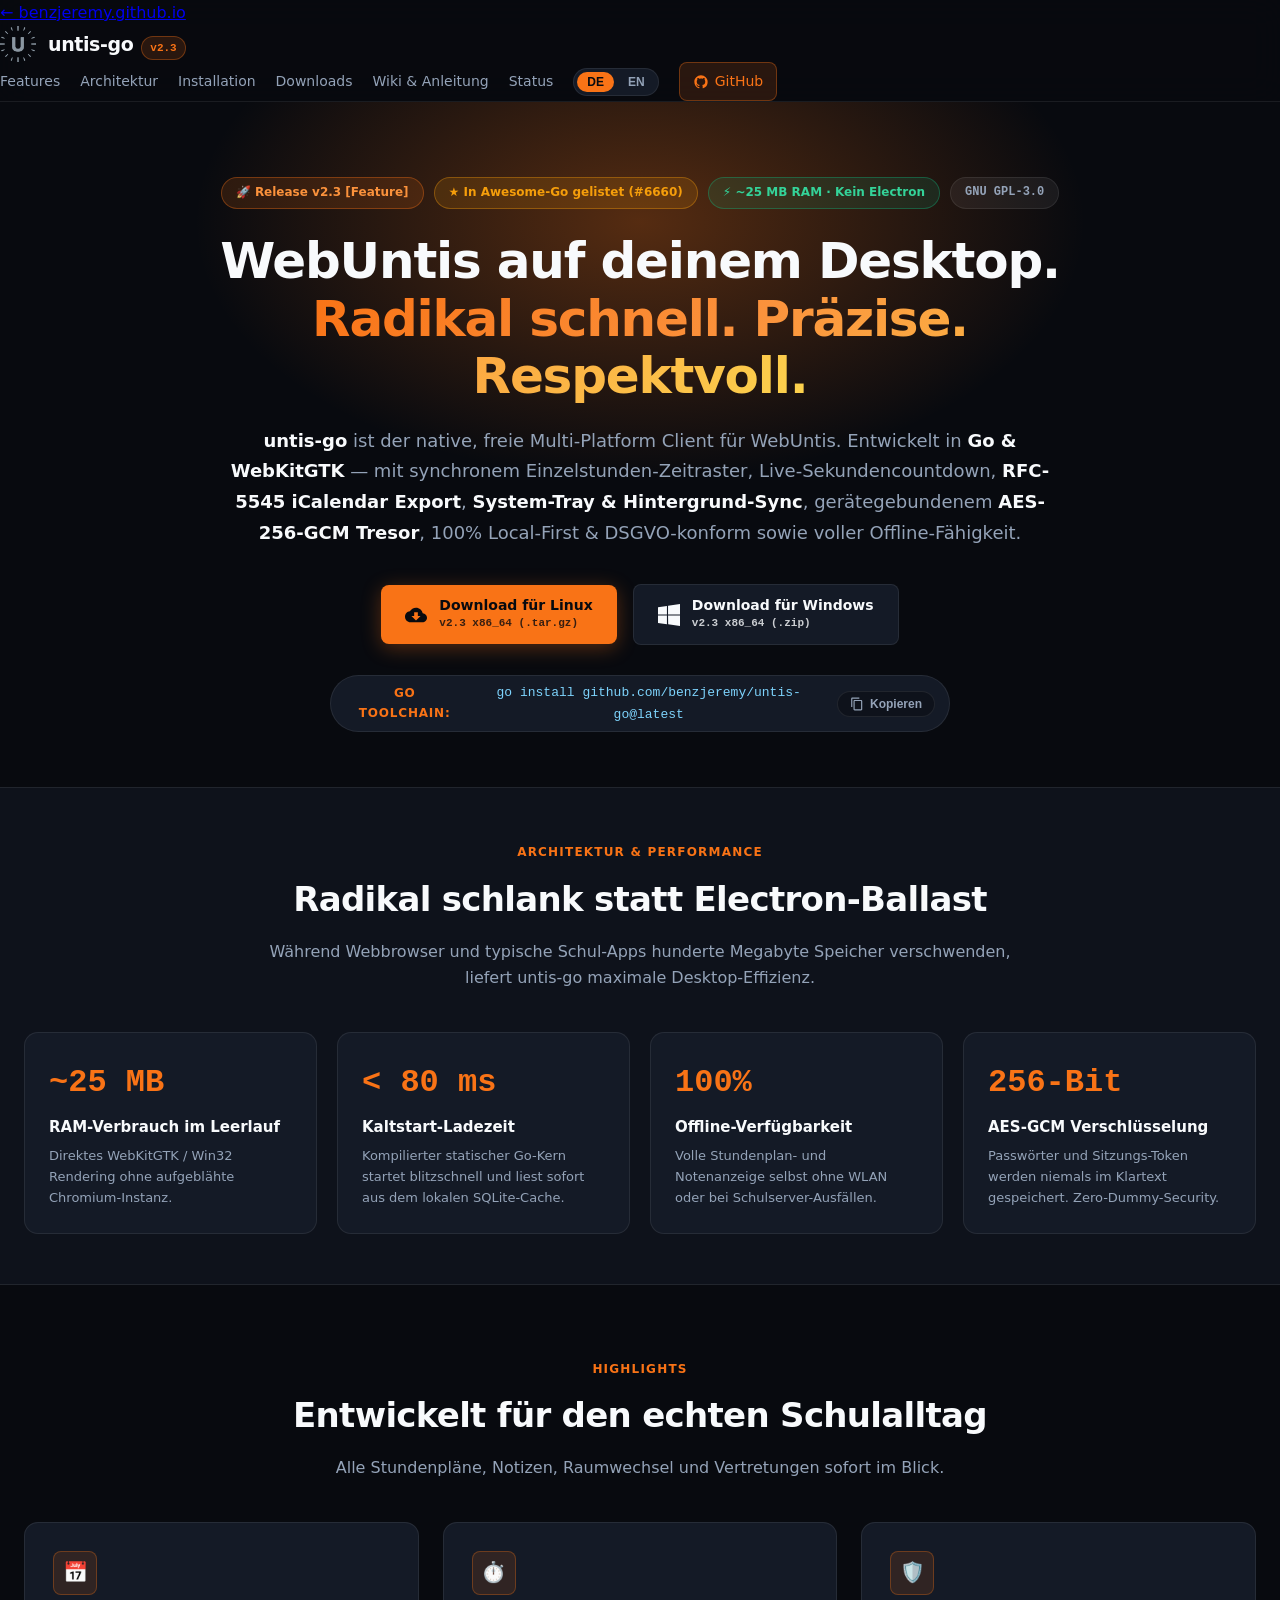
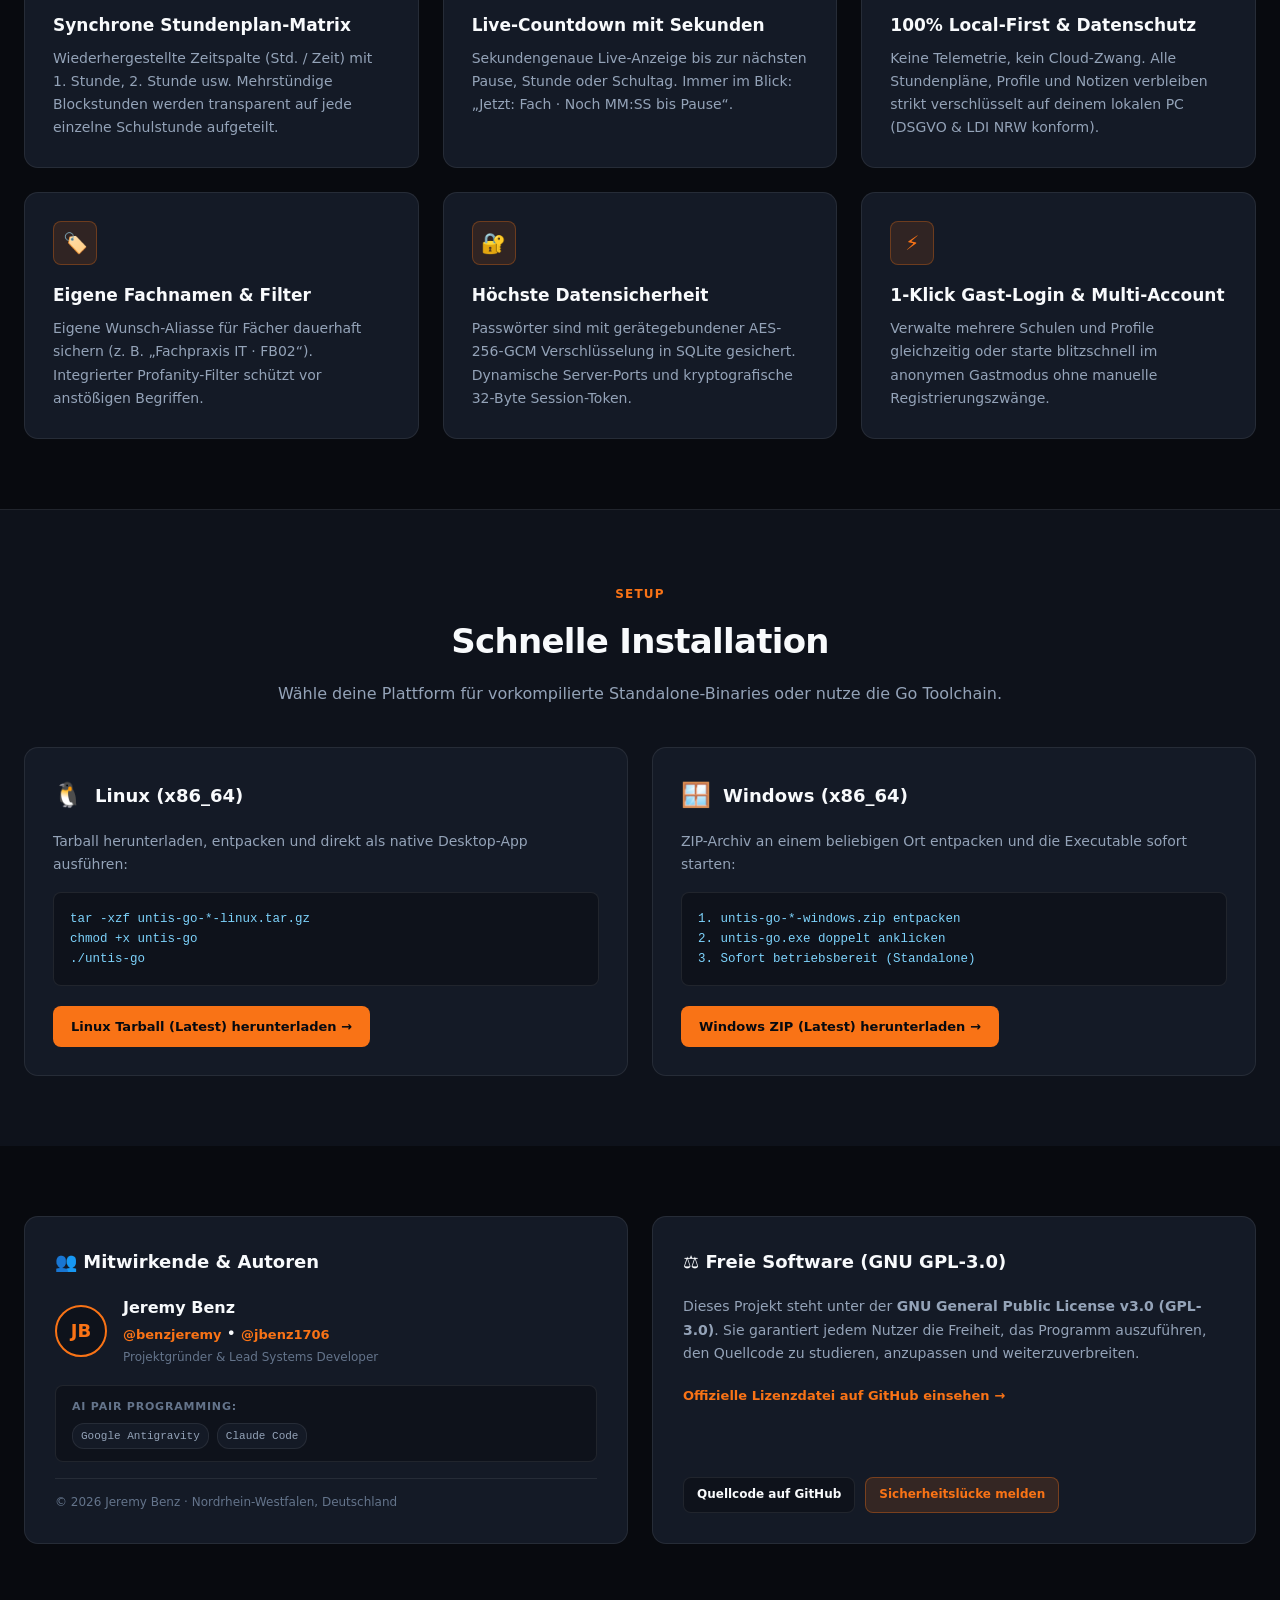
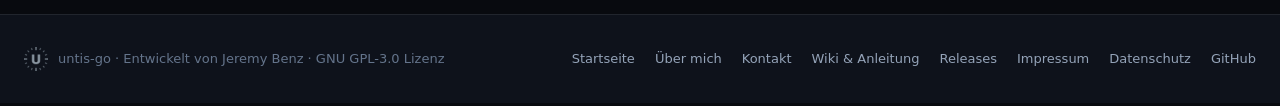
==== commit fbdb69ea: "docs(web): update website & wiki for v2.3 release (iCalendar export, background sync & tray)" ====
--- a/index.html
+++ b/index.html
@@ -22,18 +22,18 @@
 </head>
 <body>
 
-  <!-- Site Navigation -->
+  <!-- HEADER / NAVBAR -->
   <header class="site-header">
-    <div class="nav-container">
-      <div class="nav-left">
-        <a href="https://benzjeremy.github.io/" class="back-root-btn">
+    <div class="header-container">
+      <div class="brand-area">
+        <a href="https://benzjeremy.github.io/" class="ecosystem-back" title="Zurück zum Hauptportfolio">
           <span>← benzjeremy.github.io</span>
         </a>
         <a href="index.html" class="brand-link">
           <img src="icon.png" alt="untis-go" class="brand-logo" width="36" height="36">
           <div class="brand-info">
             <span class="brand-name">untis-go</span>
-            <span class="brand-ver">v2.2</span>
+            <span class="brand-ver">v2.3</span>
           </div>
         </a>
       </div>
@@ -86,7 +86,7 @@
       <div class="hero-container">
         
         <div class="hero-badges">
-          <span class="hero-badge release-badge">🚀 Release v2.2</span>
+          <span class="hero-badge release-badge">🚀 Release v2.3 [Feature]</span>
           <a href="https://github.com/avelino/awesome-go#other-software" target="_blank" rel="noopener noreferrer" class="hero-badge awesome-badge" title="Gelistet in Awesome-Go (#6660)">
             ★ In Awesome-Go gelistet (#6660)
           </a>
@@ -100,7 +100,7 @@
             <span class="gradient-text">Radikal schnell. Präzise. Respektvoll.</span>
           </h1>
           <p class="hero-subtitle">
-            <strong>untis-go</strong> ist der native, freie Multi-Platform Client für WebUntis. Entwickelt in <strong>Go &amp; WebKitGTK</strong> — mit synchronem Einzelstunden-Zeitraster, Live-Sekundencountdown, gerätegebundenem <strong>AES-256-GCM Tresor</strong>, 100% Local-First &amp; DSGVO-konform sowie voller Offline-Fähigkeit.
+            <strong>untis-go</strong> ist der native, freie Multi-Platform Client für WebUntis. Entwickelt in <strong>Go &amp; WebKitGTK</strong> — mit synchronem Einzelstunden-Zeitraster, Live-Sekundencountdown, <strong>RFC-5545 iCalendar Export</strong>, <strong>System-Tray &amp; Hintergrund-Sync</strong>, gerätegebundenem <strong>AES-256-GCM Tresor</strong>, 100% Local-First &amp; DSGVO-konform sowie voller Offline-Fähigkeit.
           </p>
         </div>
 
@@ -110,25 +110,25 @@
             <span class="gradient-text">Radically Fast. Precise. Respectful.</span>
           </h1>
           <p class="hero-subtitle">
-            <strong>untis-go</strong> is the native, open-source multi-platform client for WebUntis. Built in <strong>Go &amp; WebKitGTK</strong> — featuring synchronous period grids, live second timers, device-bound <strong>AES-256-GCM vault</strong>, 100% local-first GDPR compliance, and full offline caching.
+            <strong>untis-go</strong> is the native, open-source multi-platform client for WebUntis. Built in <strong>Go &amp; WebKitGTK</strong> — featuring synchronous period grids, live second timers, <strong>RFC-5545 iCalendar export</strong>, <strong>system tray &amp; background sync</strong>, device-bound <strong>AES-256-GCM vault</strong>, 100% local-first GDPR compliance, and full offline caching.
           </p>
         </div>
 
         <!-- Download Action CTAs -->
         <div class="hero-cta-group" id="download">
-          <a href="https://github.com/benzjeremy/untis-go/releases/tag/v2.2" target="_blank" rel="noopener noreferrer" class="btn-primary">
+          <a href="https://github.com/benzjeremy/untis-go/releases/tag/v2.3" target="_blank" rel="noopener noreferrer" class="btn-primary">
             <svg viewBox="0 0 24 24" width="22" height="22" fill="currentColor"><path d="M19.35 10.04C18.67 6.59 15.64 4 12 4 9.11 4 6.6 5.64 5.35 8.04 2.34 8.36 0 10.91 0 14c0 3.31 2.69 6 6 6h13c2.76 0 5-2.24 5-5 0-2.64-2.05-4.78-4.65-4.96zM17 13l-5 5-5-5h3V9h4v4h3z"/></svg>
             <div>
               <span class="btn-main-text">Download für Linux</span>
-              <span class="btn-sub-text">v2.2 x86_64 (.tar.gz)</span>
+              <span class="btn-sub-text">v2.3 x86_64 (.tar.gz)</span>
             </div>
           </a>
 
-          <a href="https://github.com/benzjeremy/untis-go/releases/tag/v2.2" target="_blank" rel="noopener noreferrer" class="btn-secondary">
+          <a href="https://github.com/benzjeremy/untis-go/releases/tag/v2.3" target="_blank" rel="noopener noreferrer" class="btn-secondary">
             <svg viewBox="0 0 24 24" width="22" height="22" fill="currentColor"><path d="M0 3.449L9.75 2.1v9.451H0m10.949-9.602L24 0v11.4H10.949M0 12.6h9.75v9.451L0 20.699M10.949 12.6H24V24l-12.9-1.801"/></svg>
             <div>
               <span class="btn-main-text">Download für Windows</span>
-              <span class="btn-sub-text">v2.2 x86_64 (.zip)</span>
+              <span class="btn-sub-text">v2.3 x86_64 (.zip)</span>
             </div>
           </a>
         </div>
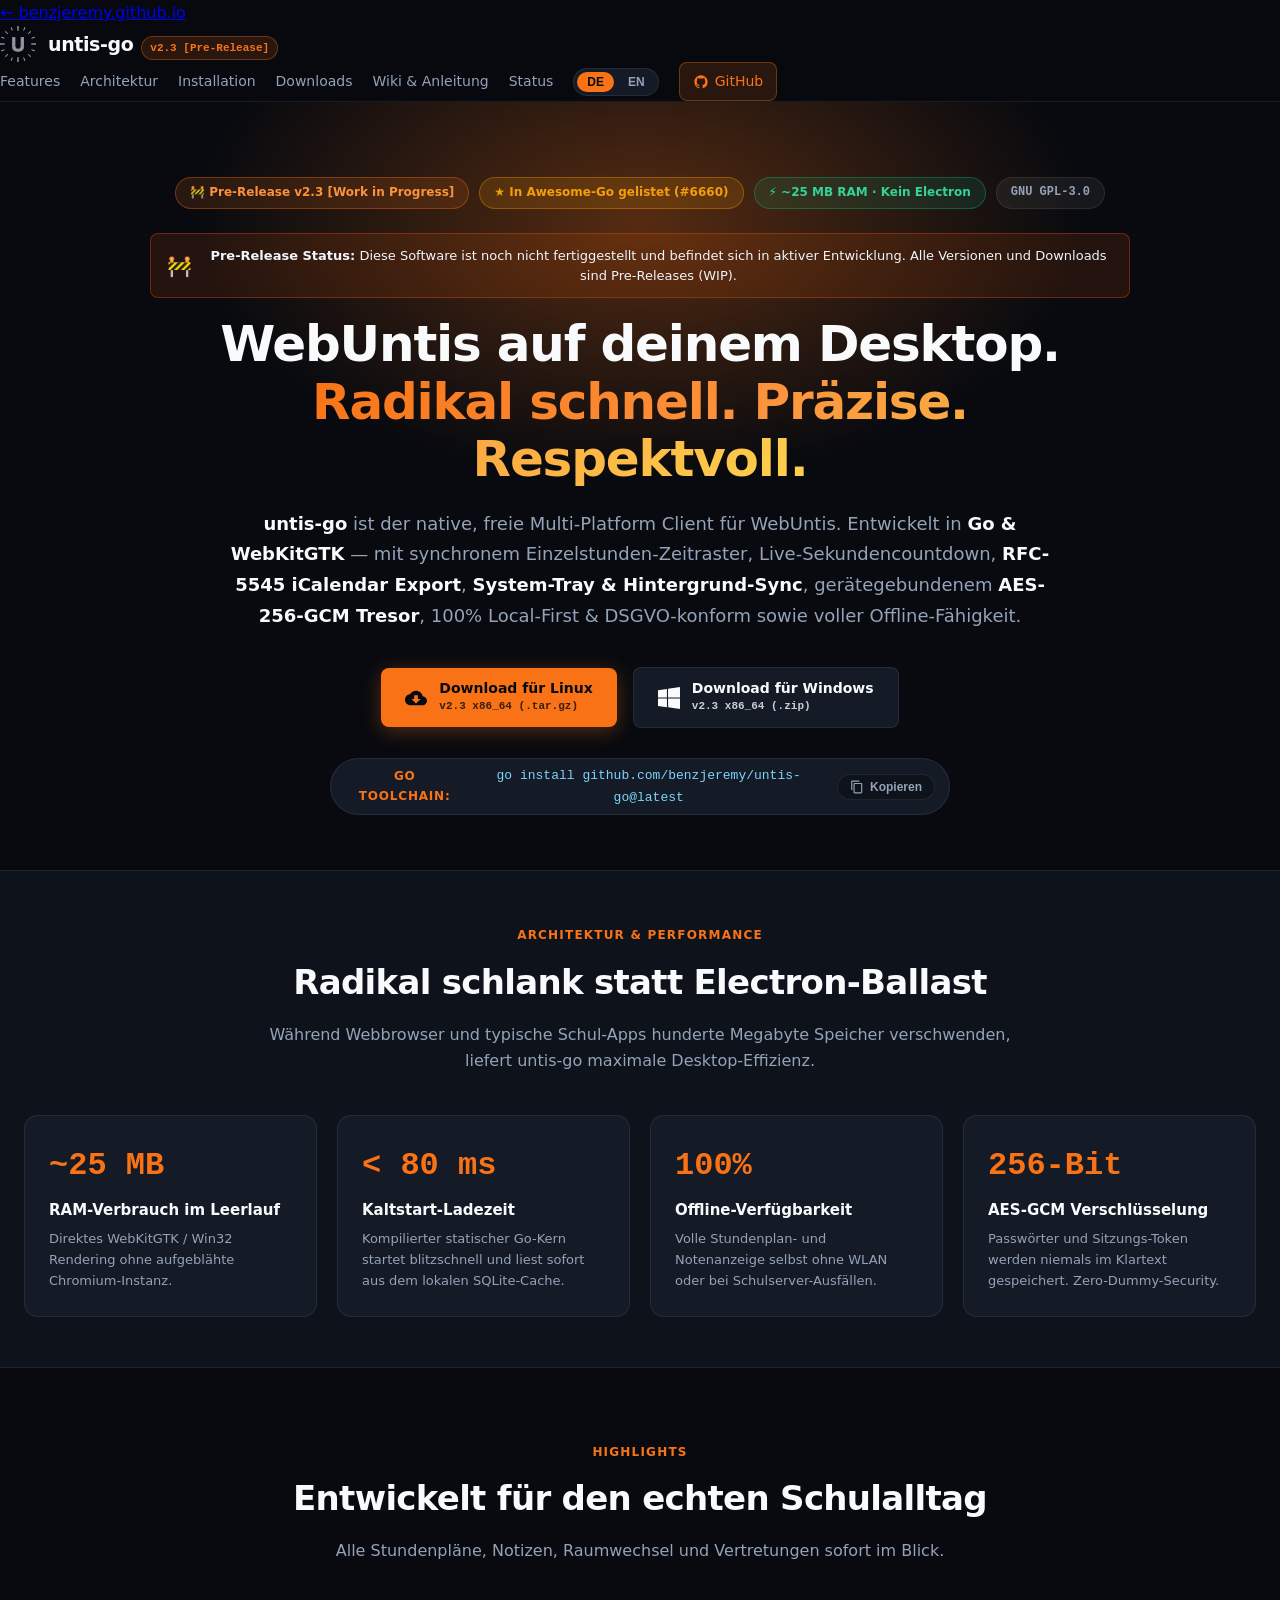
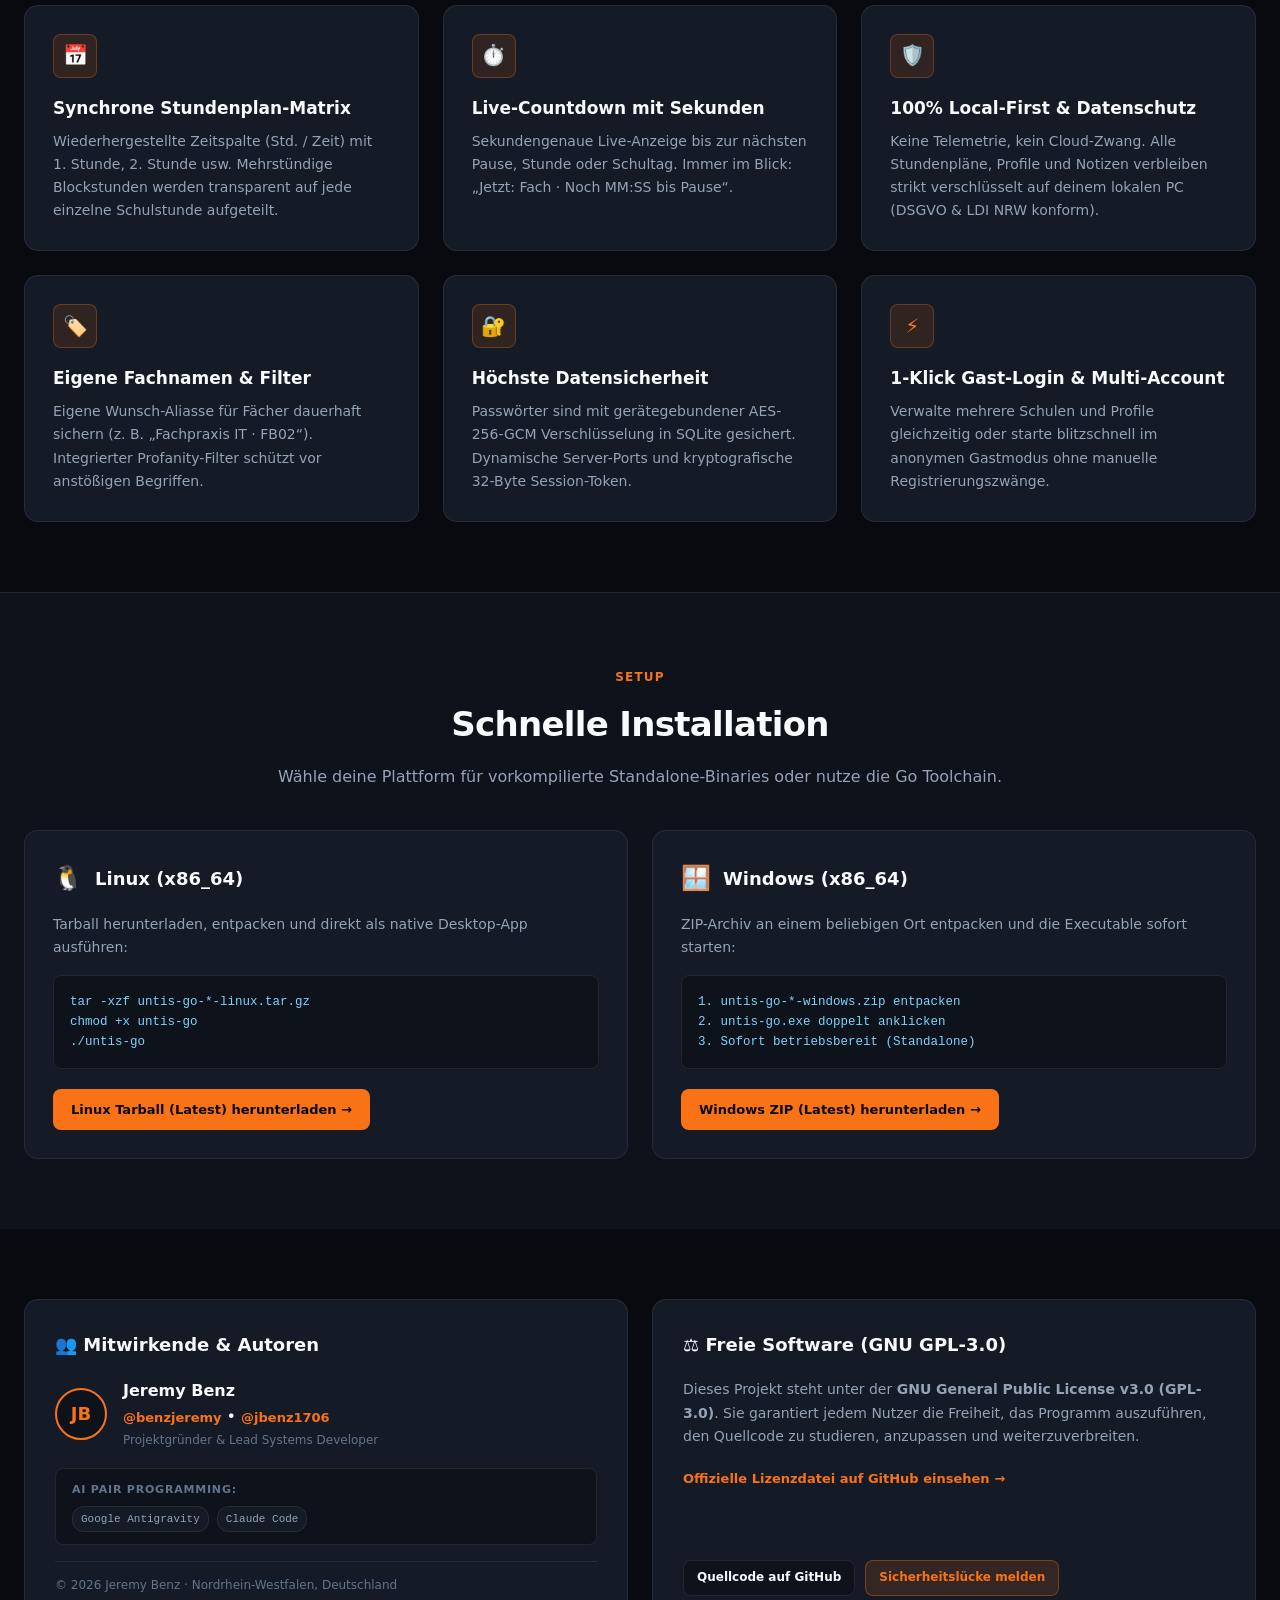
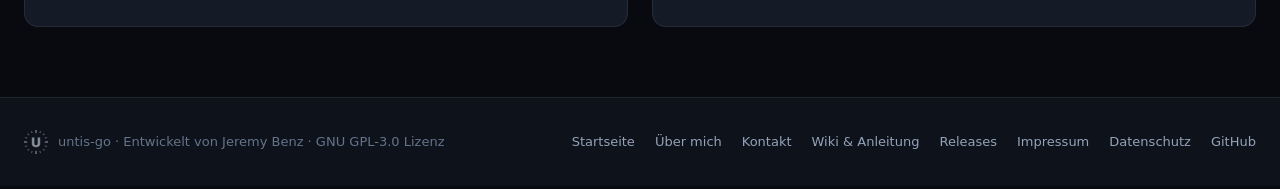
==== commit 0f527636: "feat(web): add pre-release banners and status indicators" ====
--- a/index.html
+++ b/index.html
@@ -33,7 +33,7 @@
           <img src="icon.png" alt="untis-go" class="brand-logo" width="36" height="36">
           <div class="brand-info">
             <span class="brand-name">untis-go</span>
-            <span class="brand-ver">v2.3</span>
+            <span class="brand-ver">v2.3 [Pre-Release]</span>
           </div>
         </a>
       </div>
@@ -86,12 +86,25 @@
       <div class="hero-container">
         
         <div class="hero-badges">
-          <span class="hero-badge release-badge">🚀 Release v2.3 [Feature]</span>
+          <span class="hero-badge release-badge">🚧 Pre-Release v2.3 [Work in Progress]</span>
           <a href="https://github.com/avelino/awesome-go#other-software" target="_blank" rel="noopener noreferrer" class="hero-badge awesome-badge" title="Gelistet in Awesome-Go (#6660)">
             ★ In Awesome-Go gelistet (#6660)
           </a>
           <span class="hero-badge perf-badge">⚡ ~25 MB RAM · Kein Electron</span>
           <a href="https://github.com/benzjeremy/untis-go/blob/main/LICENSE" target="_blank" rel="noopener noreferrer" class="hero-badge license-pill">GNU GPL-3.0</a>
+        </div>
+
+        <!-- Pre-Release Notice Banner -->
+        <div class="pre-release-alert" style="background: rgba(234, 88, 12, 0.12); border: 1px solid rgba(234, 88, 12, 0.35); border-radius: 8px; padding: 12px 16px; margin: 18px 0; font-size: 13px; line-height: 1.5; color: #f0f6fc; display: flex; align-items: center; gap: 12px;">
+          <span style="font-size: 20px;">🚧</span>
+          <div>
+            <div data-lang="de" class="visible">
+              <strong>Pre-Release Status:</strong> Diese Software ist noch nicht fertiggestellt und befindet sich in aktiver Entwicklung. Alle Versionen und Downloads sind Pre-Releases (WIP).
+            </div>
+            <div data-lang="en">
+              <strong>Pre-Release Notice:</strong> This software is not yet finished and is under active development. All versions and downloads are pre-releases (WIP).
+            </div>
+          </div>
         </div>
 
         <div data-lang="de" class="visible">
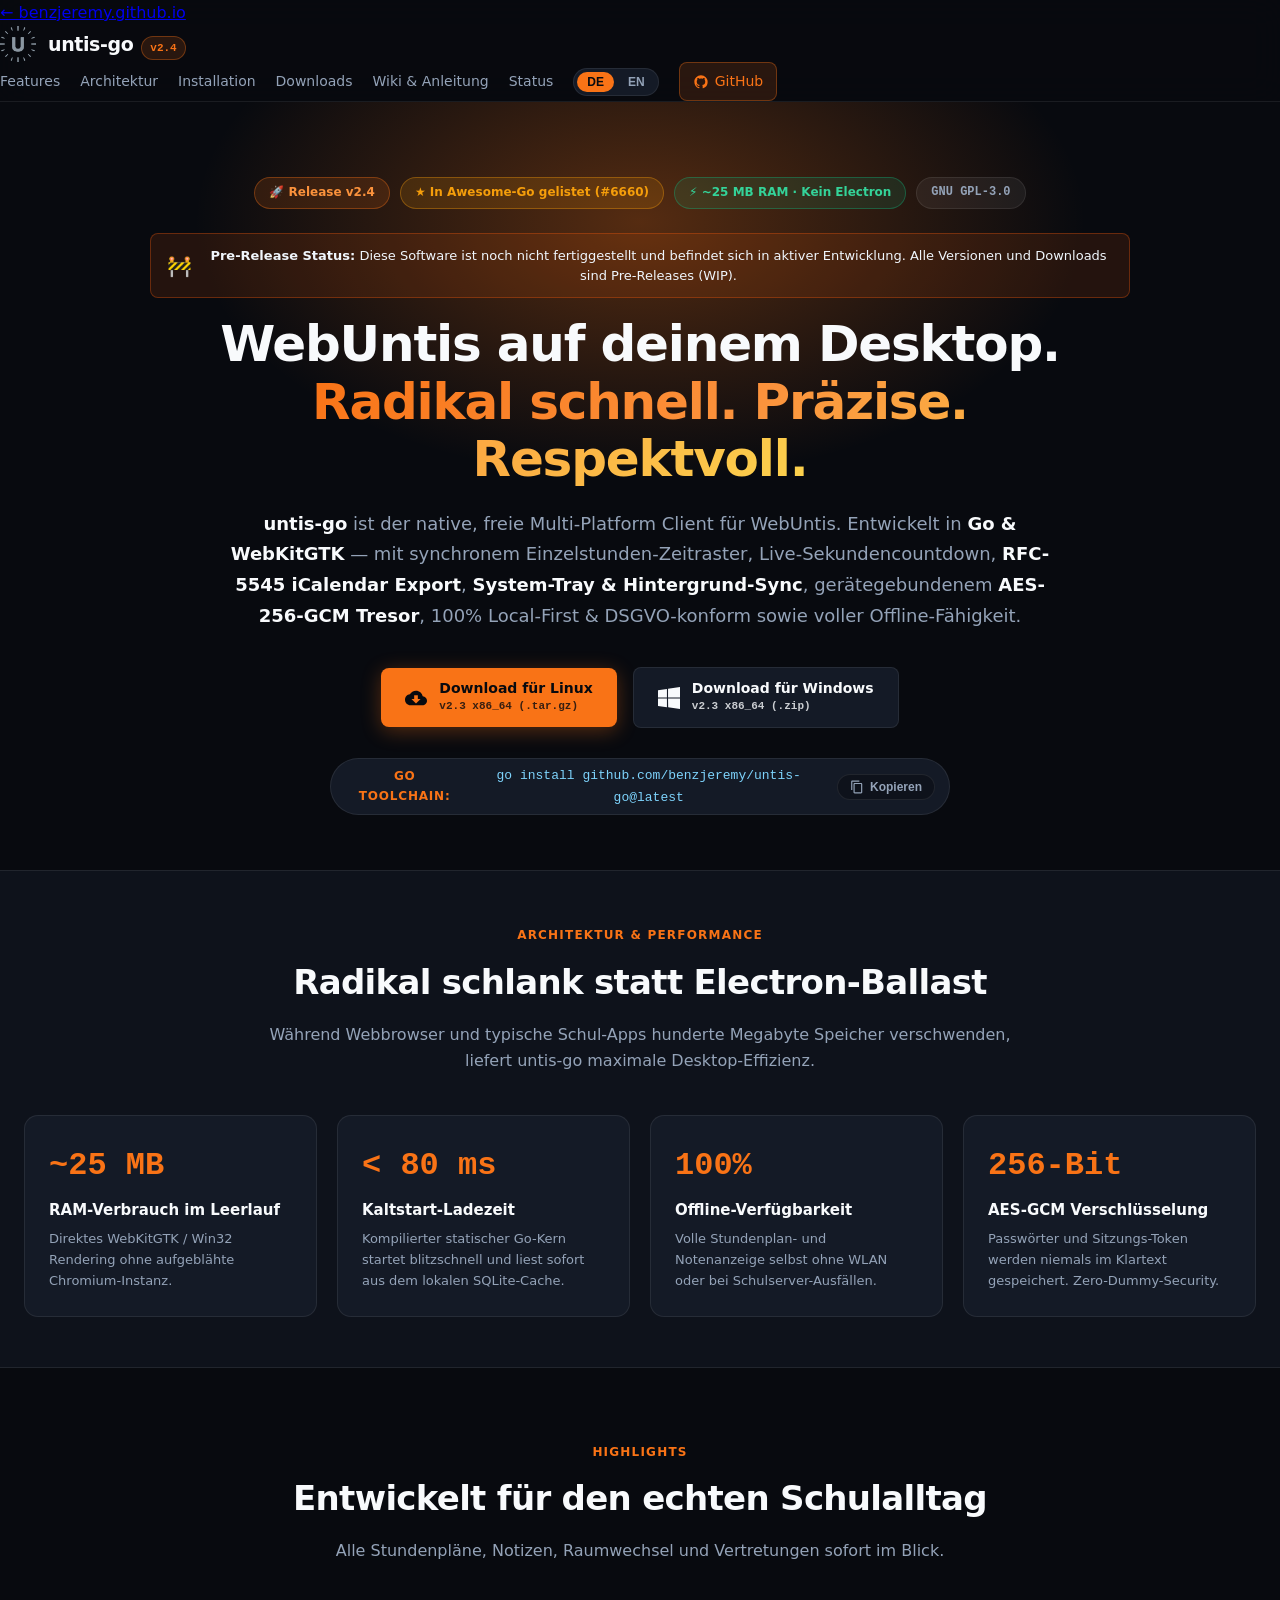
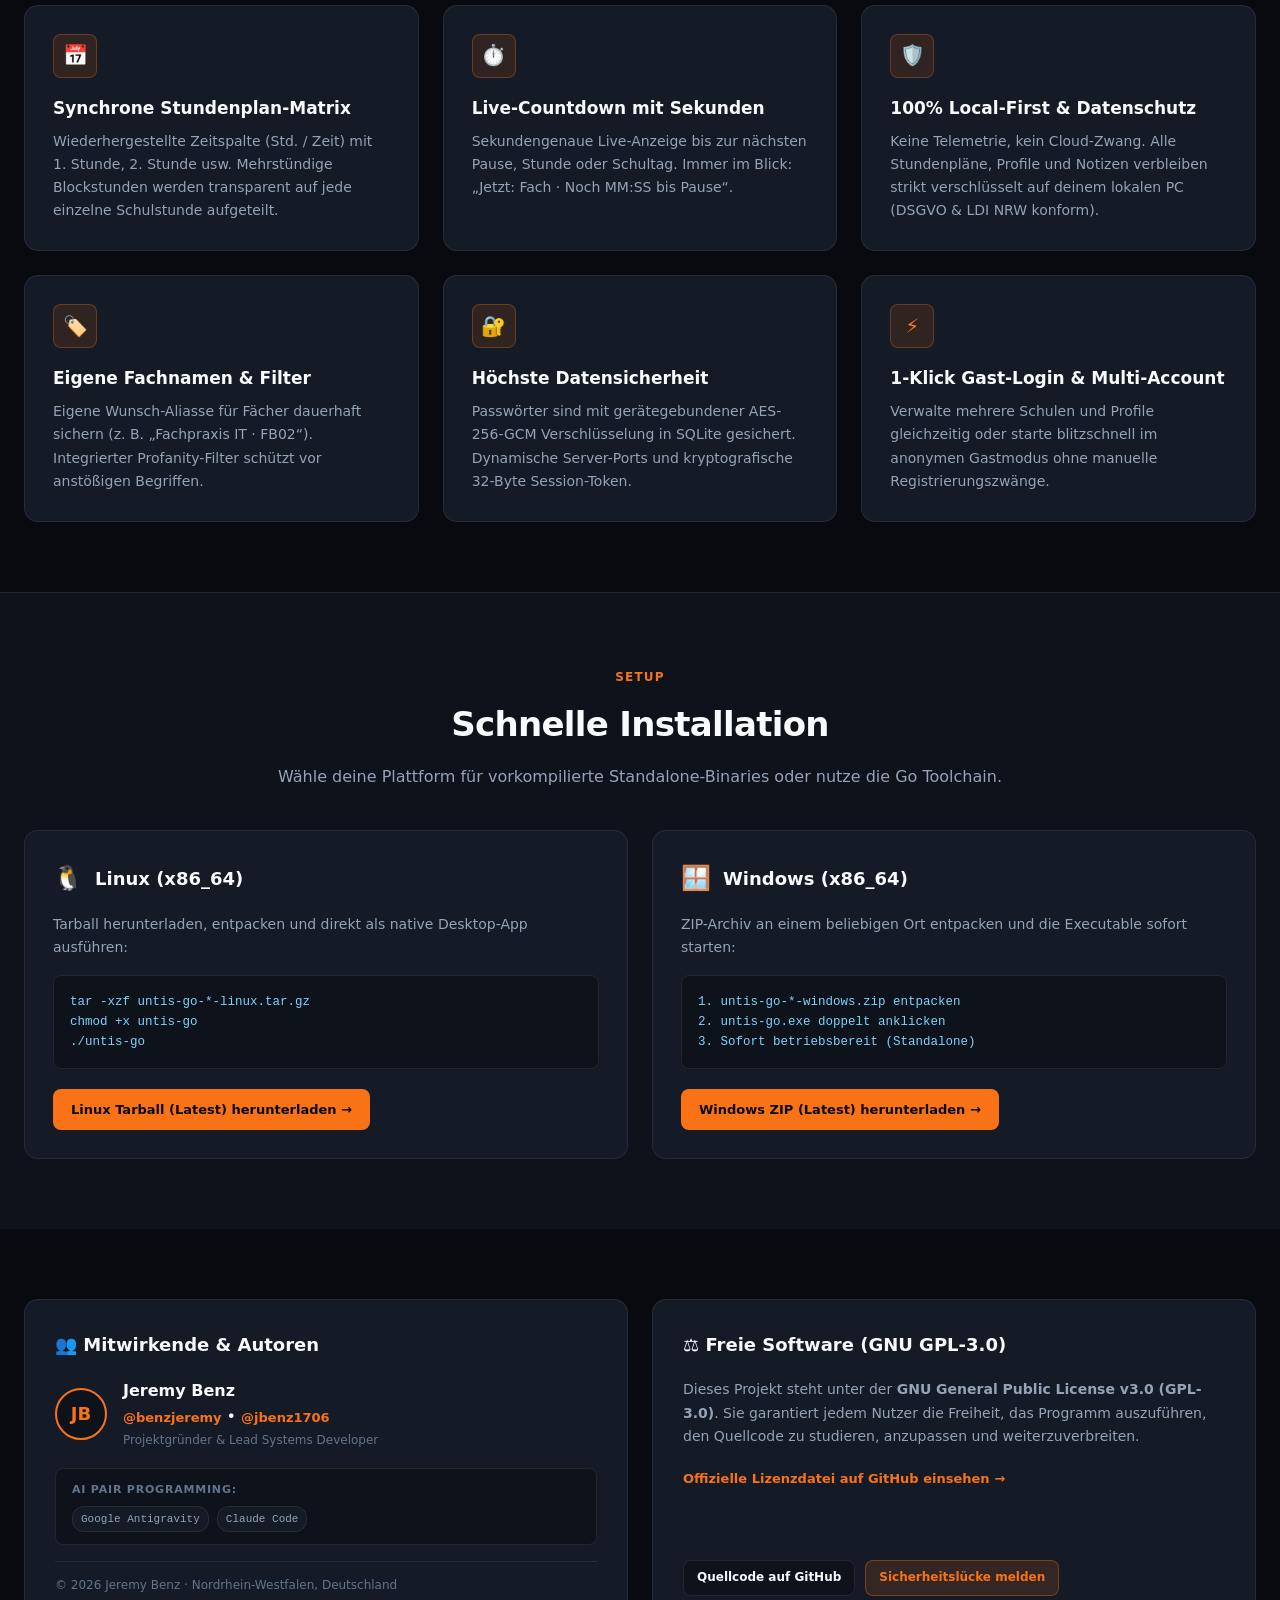
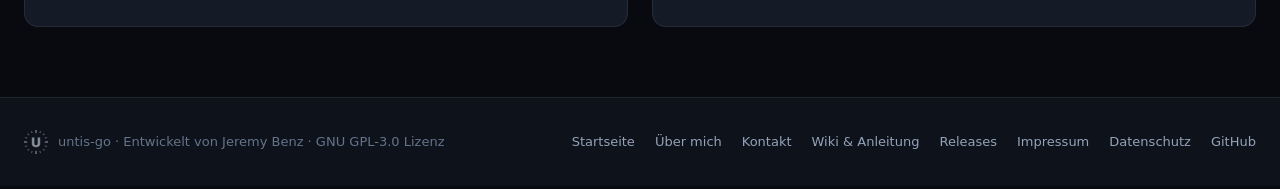
==== commit e0555b9b: "feat(release): update website for v2.4" ====
--- a/index.html
+++ b/index.html
@@ -6,7 +6,7 @@
   <meta http-equiv="Content-Security-Policy" content="default-src 'self'; script-src 'self' 'unsafe-inline'; style-src 'self' 'unsafe-inline'; img-src 'self' data: https:; font-src 'self'; frame-src 'none'; object-src 'none'; base-uri 'self';" />
   <meta http-equiv="X-Content-Type-Options" content="nosniff" />
   <meta name="referrer" content="strict-origin-when-cross-origin" />
-  <title>untis-go – Schneller nativer WebUntis Desktop Client · v2.2</title>
+  <title>untis-go – Schneller nativer WebUntis Desktop Client · v2.4</title>
   <meta name="description" content="Offizielle Website für untis-go: Der native WebUntis PC-Desktop Client für Linux und Windows in Go & WebKitGTK. ~25 MB RAM, AES-256-GCM Session-Tresor, 100% Local-First & DSGVO-konform, in Awesome-Go gelistet.">
   <meta property="og:type" content="website">
   <meta property="og:title" content="untis-go – Schneller nativer WebUntis Desktop Client">
@@ -33,7 +33,7 @@
           <img src="icon.png" alt="untis-go" class="brand-logo" width="36" height="36">
           <div class="brand-info">
             <span class="brand-name">untis-go</span>
-            <span class="brand-ver">v2.3 [Pre-Release]</span>
+          <span class="brand-ver">v2.4</span>
           </div>
         </a>
       </div>
@@ -86,7 +86,7 @@
       <div class="hero-container">
         
         <div class="hero-badges">
-          <span class="hero-badge release-badge">🚧 Pre-Release v2.3 [Work in Progress]</span>
+          <span class="hero-badge release-badge">🚀 Release v2.4</span>
           <a href="https://github.com/avelino/awesome-go#other-software" target="_blank" rel="noopener noreferrer" class="hero-badge awesome-badge" title="Gelistet in Awesome-Go (#6660)">
             ★ In Awesome-Go gelistet (#6660)
           </a>
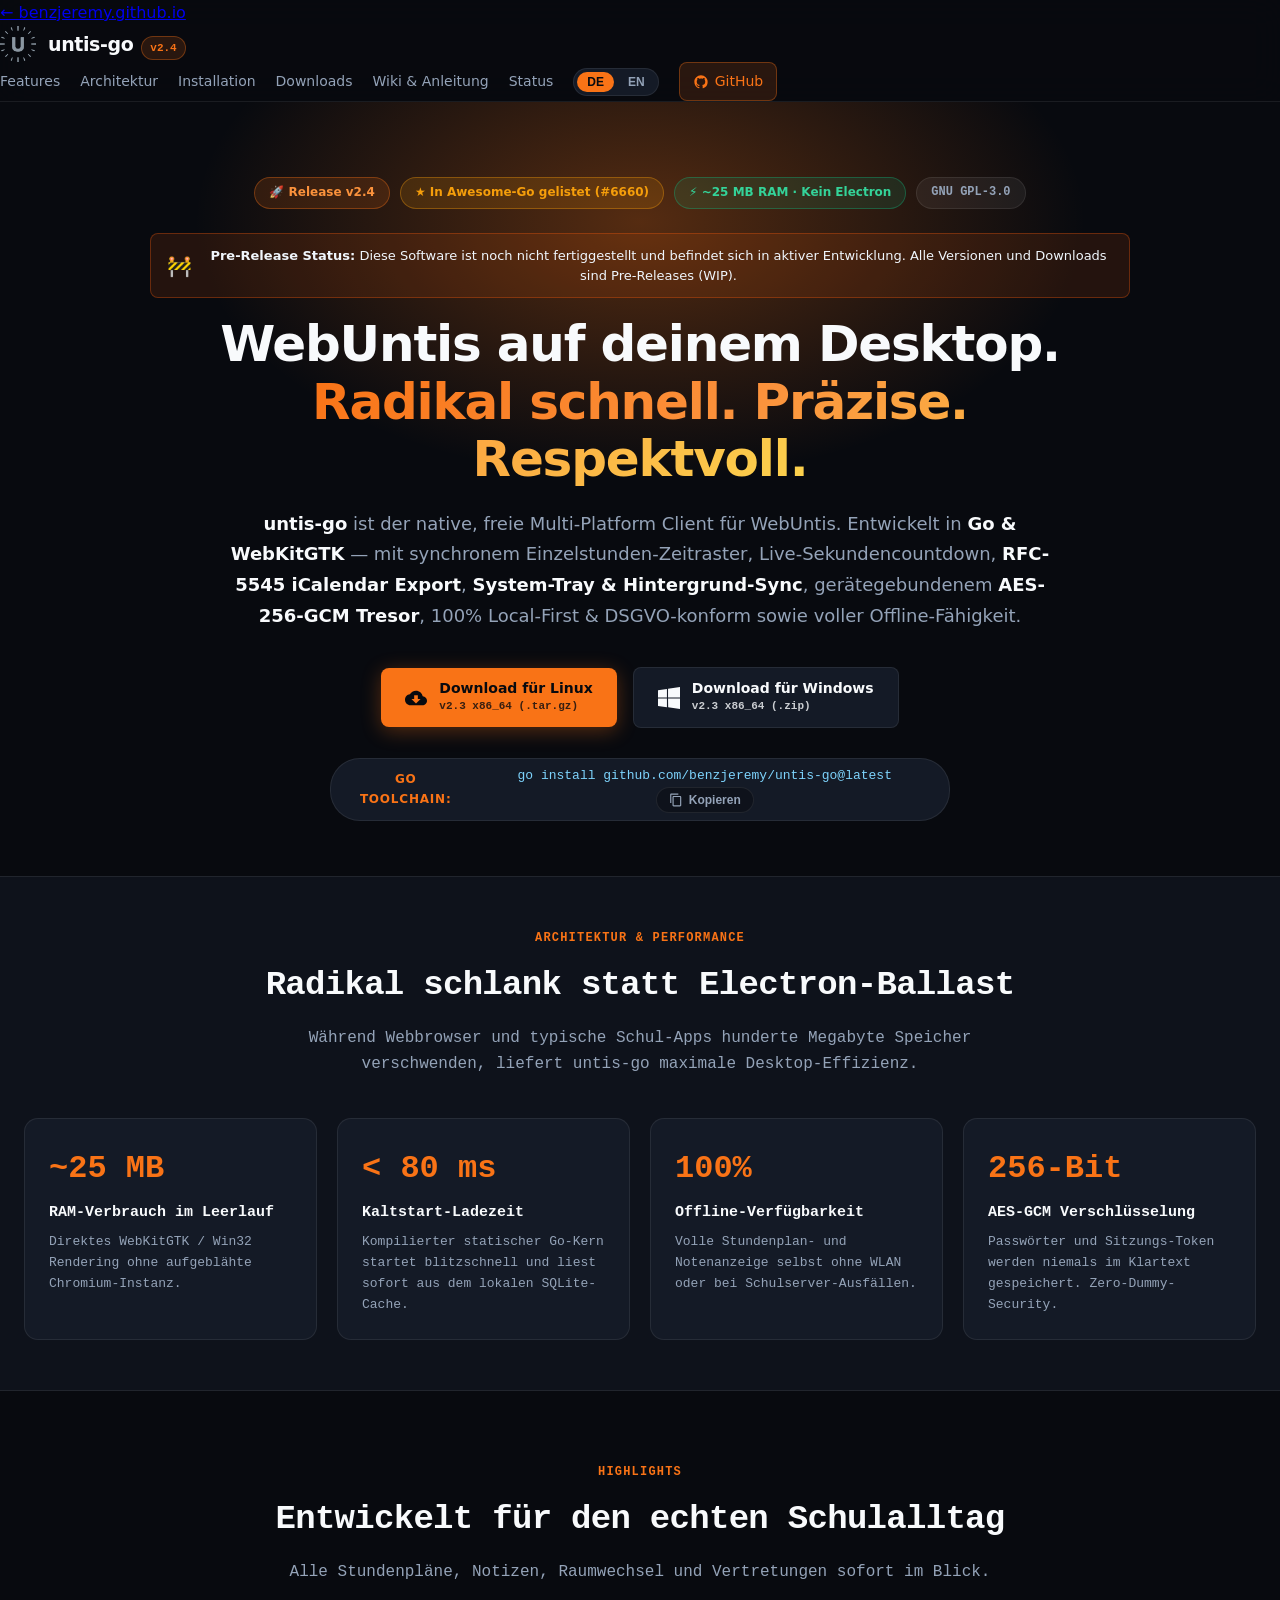
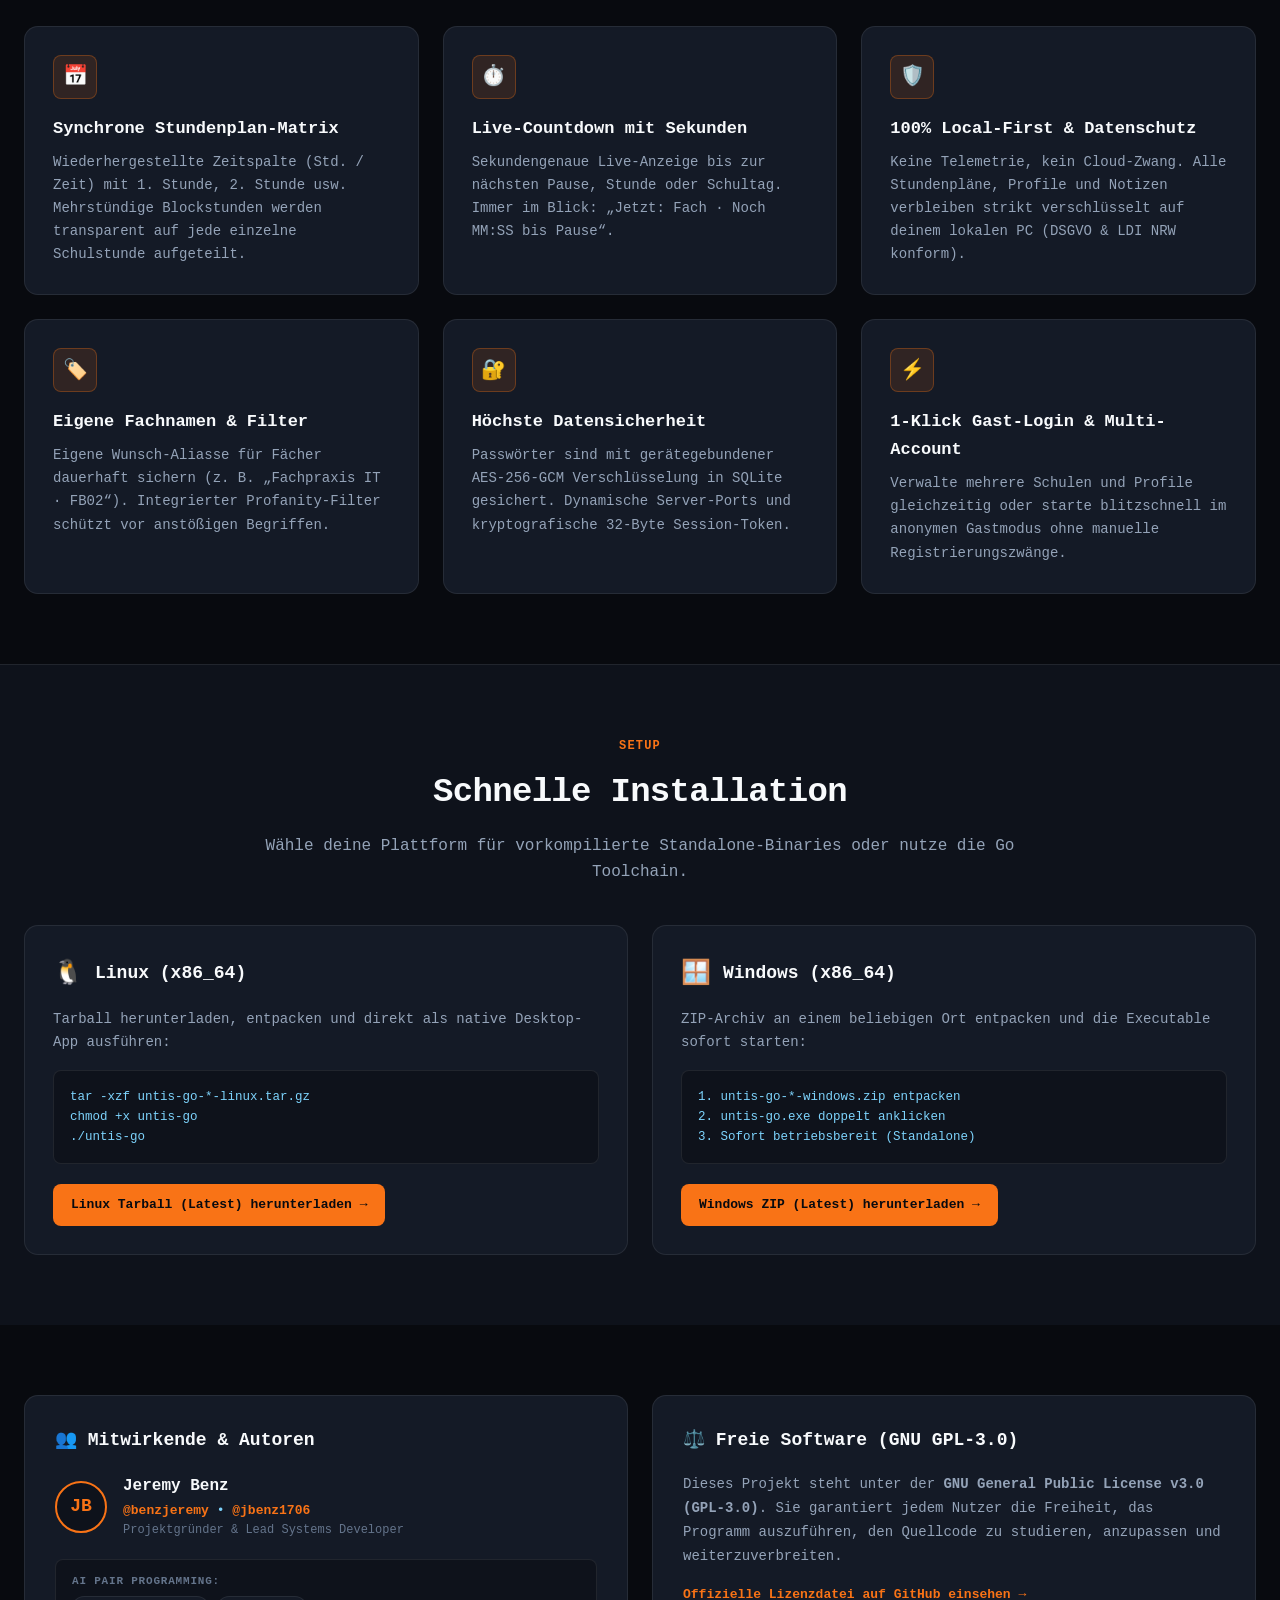
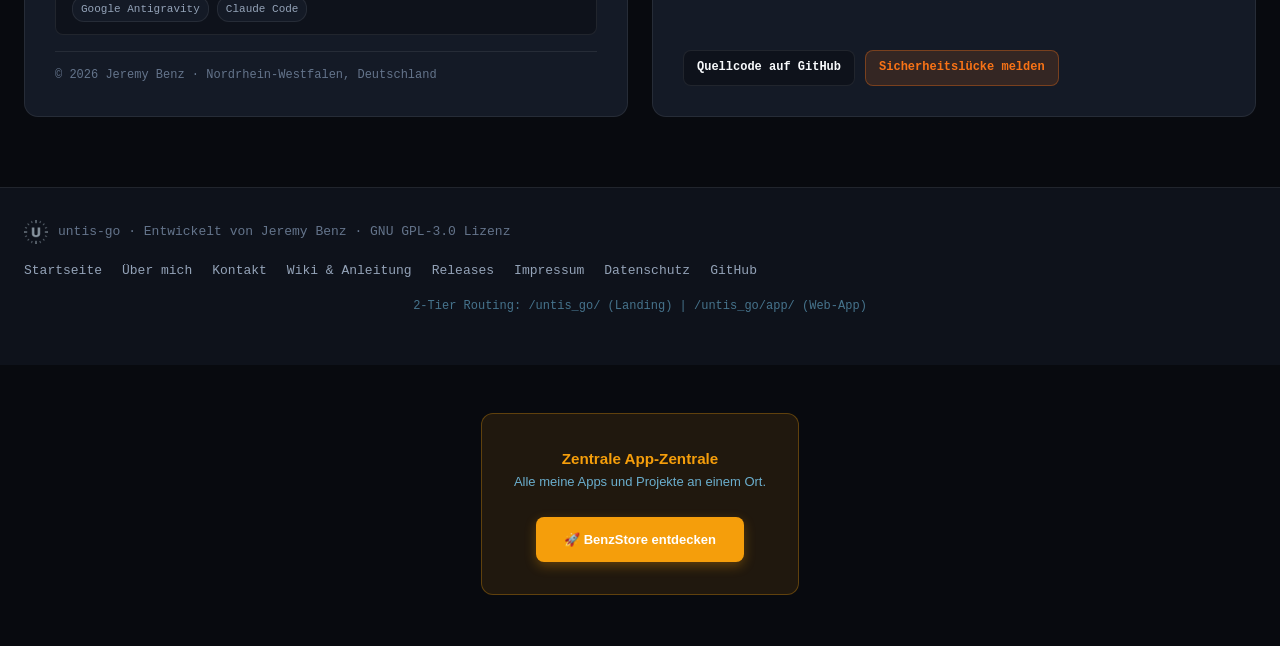
==== commit 60481fe8: "feat: apply website standards (Security, BenzStore CTA, 2-Tier Routing, Go-Install)" ====
--- a/index.html
+++ b/index.html
@@ -149,7 +149,7 @@
         <!-- Quick Go Command -->
         <div class="quick-install-box">
           <span class="cmd-label">Go Toolchain:</span>
-          <code class="cmd-code" id="goInstallCmd">go install github.com/benzjeremy/untis-go@latest</code>
+          <code class="cmd-code" id="goInstallCmd">go install github.com/benzjeremy/untis-go@latest
           <button type="button" class="copy-cmd-btn" id="copy-cmd-btn" onclick="copyInstallCmd()">
             <svg viewBox="0 0 24 24" width="14" height="14" fill="currentColor"><path d="M16 1H4c-1.1 0-2 .9-2 2v14h2V3h12V1zm3 4H8c-1.1 0-2 .9-2 2v14c0 1.1.9 2 2 2h11c1.1 0 2-.9 2-2V7c0-1.1-.9-2-2-2zm0 16H8V7h11v14z"/></svg>
             <span id="copyBtnText">Kopieren</span>
@@ -410,6 +410,7 @@
         <a href="https://github.com/benzjeremy/untis-go" target="_blank" rel="noopener noreferrer">GitHub</a>
       </nav>
     </div>
+  <div class="routing-notice" style="text-align: center; padding: 1rem; font-size: 0.75rem; opacity: 0.5; font-family: monospace;">2-Tier Routing: /untis_go/ (Landing) | /untis_go/app/ (Web-App)</div>
   </footer>
 
   <script>
@@ -464,5 +465,6 @@
       if (saved === 'en' || saved === 'de') setLang(saved);
     } catch (e) {}
   </script>
+  <section class="cta-section" style="margin: 3rem 0; text-align: center; font-family: sans-serif;"><div style="background: rgba(245, 158, 11, 0.1); border: 1px solid rgba(245, 158, 11, 0.3); border-radius: 12px; padding: 2rem; display: inline-block; max-width: 90%;"><h3 style="margin-top: 0; color: #f59e0b;">Zentrale App-Zentrale</h3><p style="margin-bottom: 1.5rem; opacity: 0.8;">Alle meine Apps und Projekte an einem Ort.</p><a class="btn-benzstore" href="https://benzjeremy.github.io/benzstore/" target="_blank" rel="noopener noreferrer" style="background: #f59e0b; color: #fff; padding: 12px 28px; border-radius: 8px; text-decoration: none; font-weight: bold; display: inline-block; box-shadow: 0 4px 12px rgba(245, 158, 11, 0.3);">🚀 BenzStore entdecken</a></div></section>
 </body>
 </html>
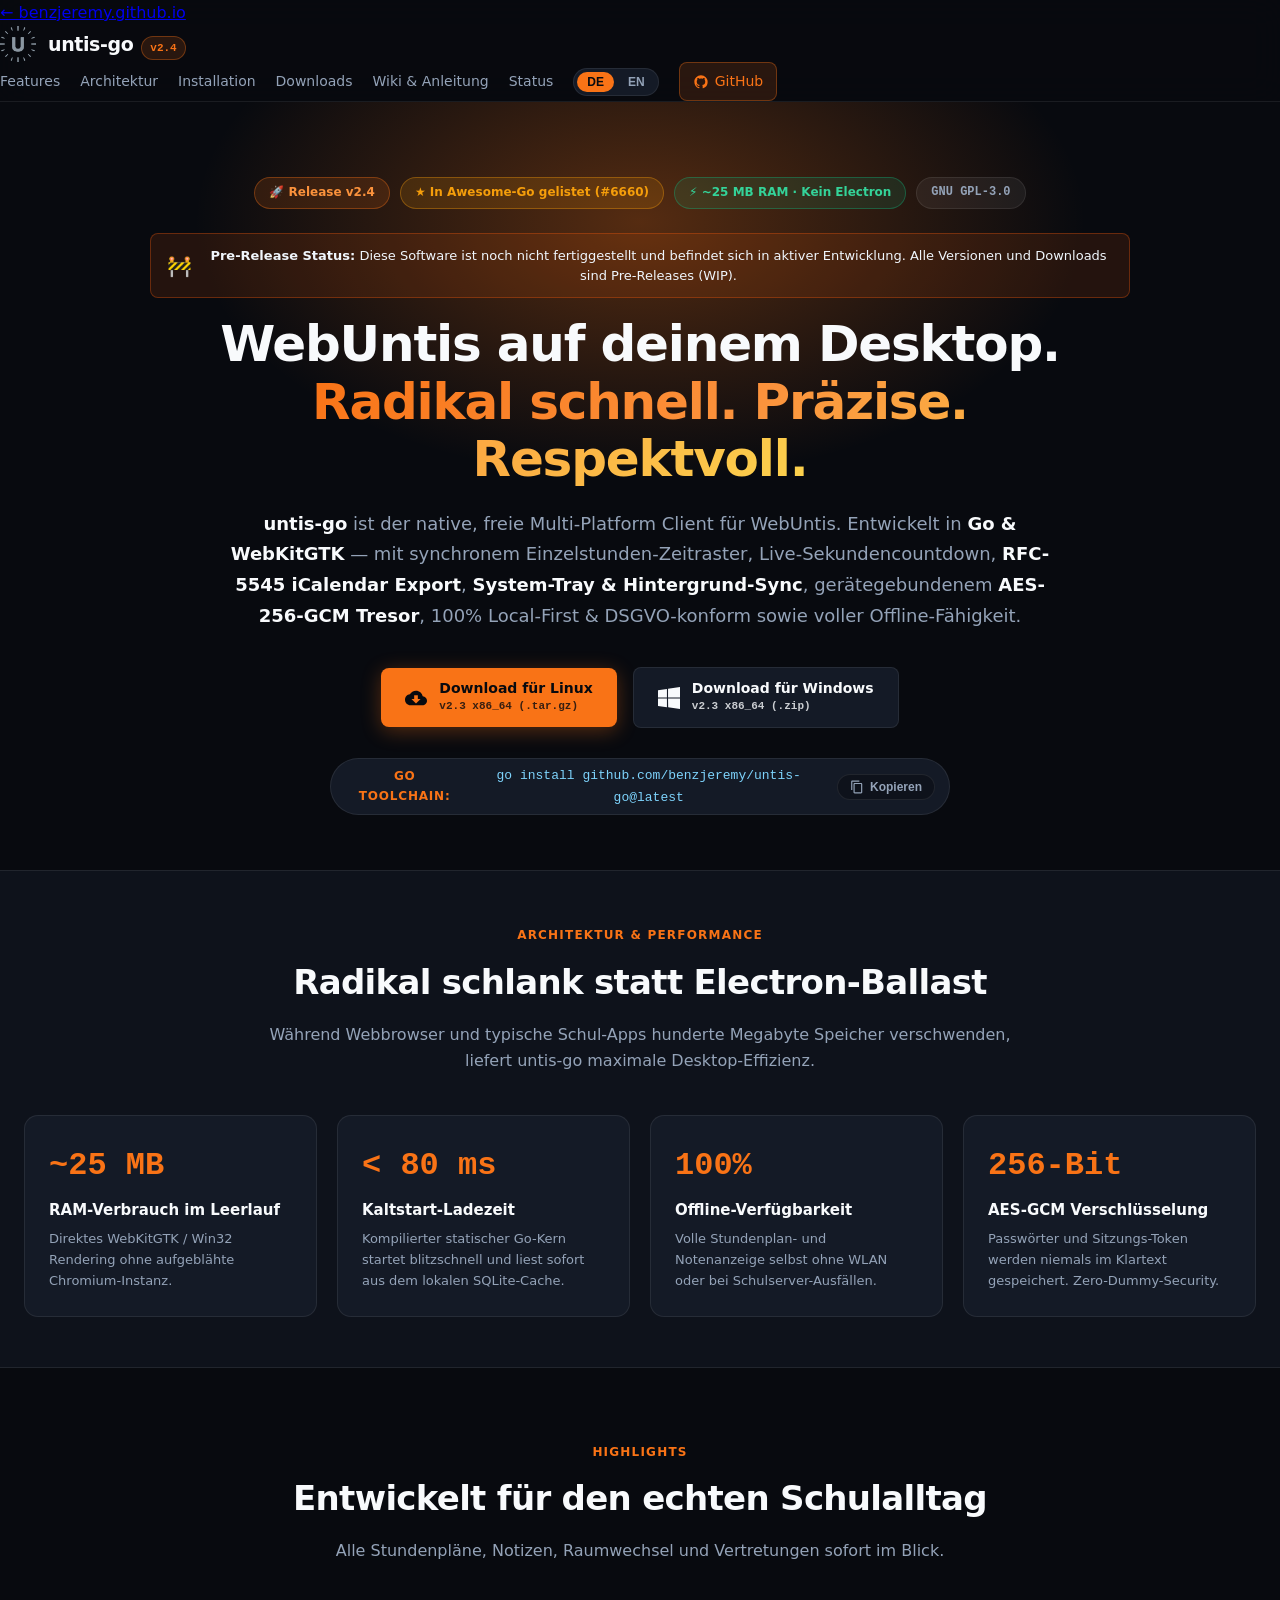
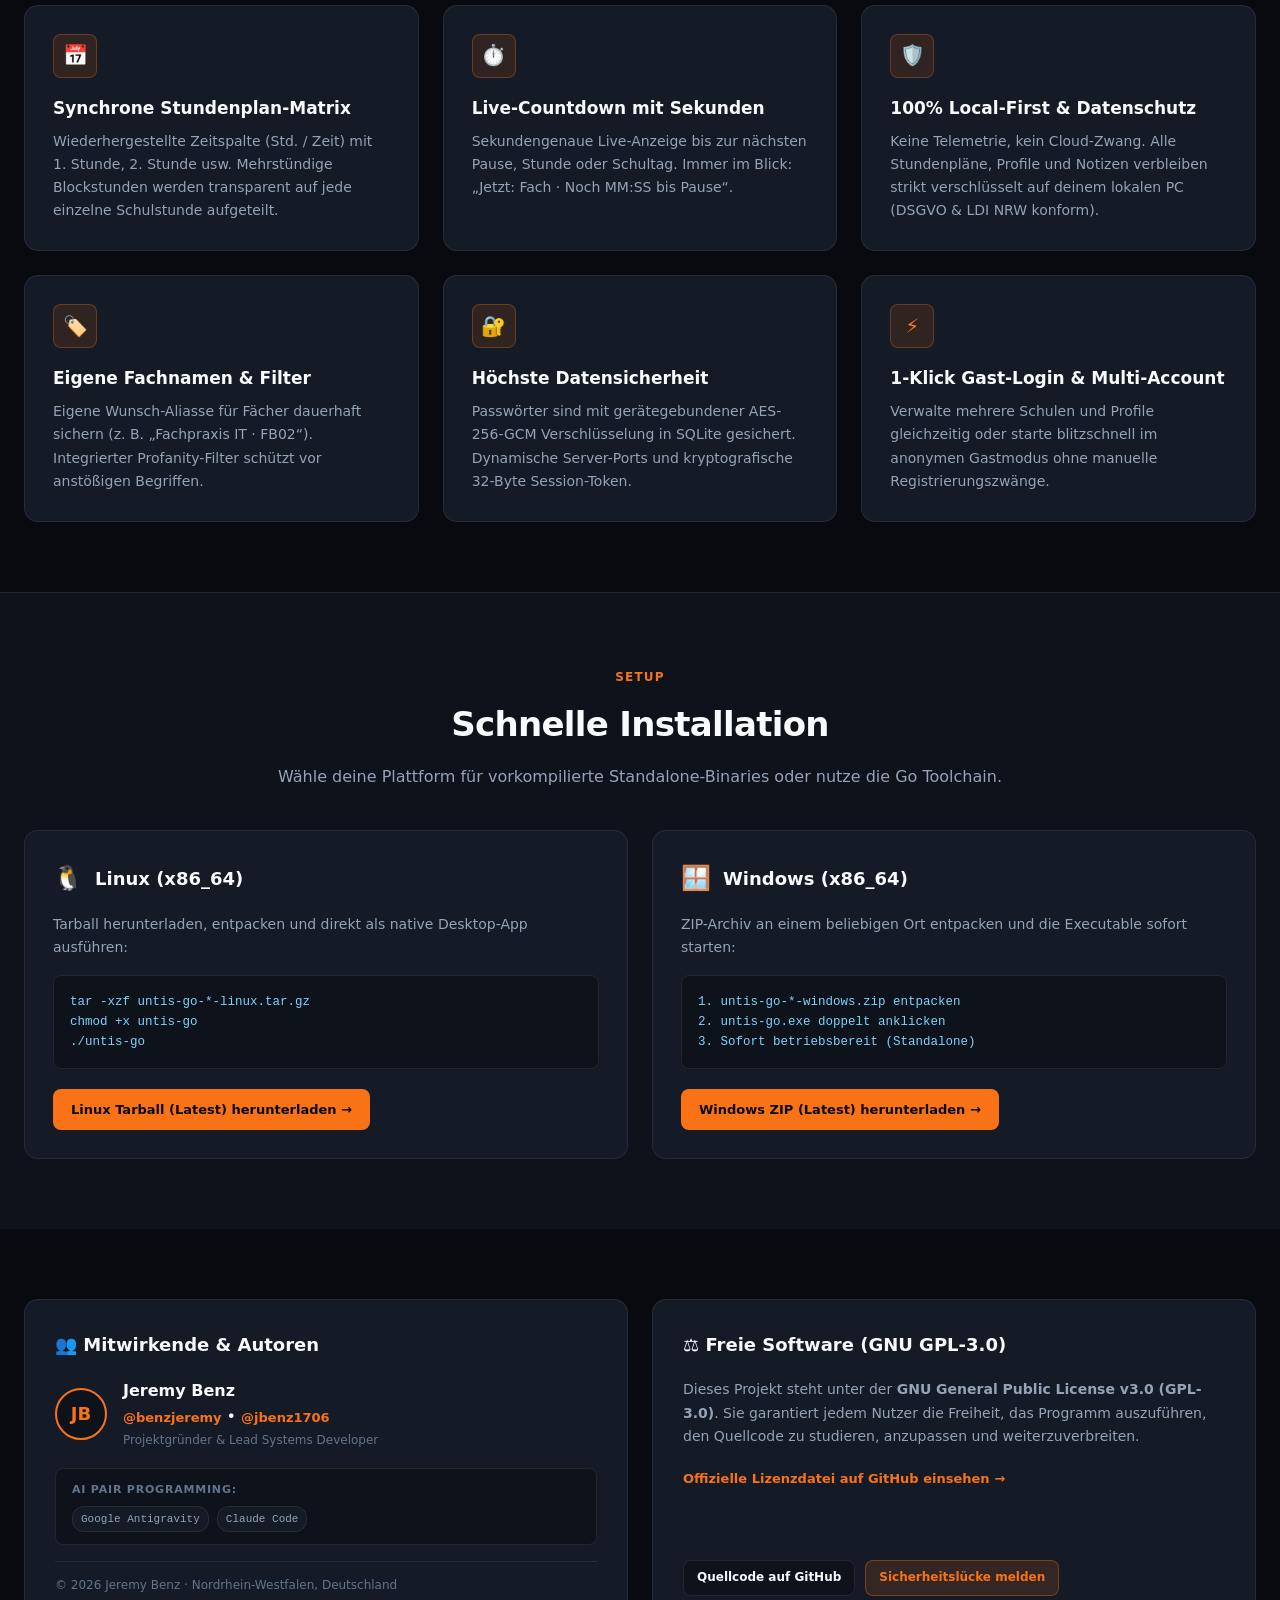
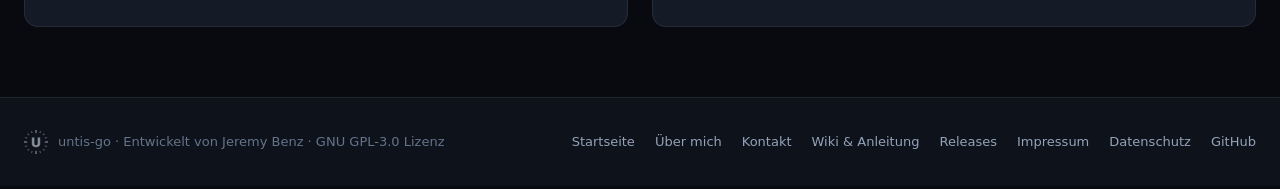
==== commit ced39bc0: "fix(web): repair HTML syntax and ignore untracked bin/ artifacts" ====
--- a/index.html
+++ b/index.html
@@ -149,7 +149,7 @@
         <!-- Quick Go Command -->
         <div class="quick-install-box">
           <span class="cmd-label">Go Toolchain:</span>
-          <code class="cmd-code" id="goInstallCmd">go install github.com/benzjeremy/untis-go@latest
+          <code class="cmd-code" id="goInstallCmd">go install github.com/benzjeremy/untis-go@latest</code>
           <button type="button" class="copy-cmd-btn" id="copy-cmd-btn" onclick="copyInstallCmd()">
             <svg viewBox="0 0 24 24" width="14" height="14" fill="currentColor"><path d="M16 1H4c-1.1 0-2 .9-2 2v14h2V3h12V1zm3 4H8c-1.1 0-2 .9-2 2v14c0 1.1.9 2 2 2h11c1.1 0 2-.9 2-2V7c0-1.1-.9-2-2-2zm0 16H8V7h11v14z"/></svg>
             <span id="copyBtnText">Kopieren</span>
@@ -410,7 +410,6 @@
         <a href="https://github.com/benzjeremy/untis-go" target="_blank" rel="noopener noreferrer">GitHub</a>
       </nav>
     </div>
-  <div class="routing-notice" style="text-align: center; padding: 1rem; font-size: 0.75rem; opacity: 0.5; font-family: monospace;">2-Tier Routing: /untis_go/ (Landing) | /untis_go/app/ (Web-App)</div>
   </footer>
 
   <script>
@@ -465,6 +464,5 @@
       if (saved === 'en' || saved === 'de') setLang(saved);
     } catch (e) {}
   </script>
-  <section class="cta-section" style="margin: 3rem 0; text-align: center; font-family: sans-serif;"><div style="background: rgba(245, 158, 11, 0.1); border: 1px solid rgba(245, 158, 11, 0.3); border-radius: 12px; padding: 2rem; display: inline-block; max-width: 90%;"><h3 style="margin-top: 0; color: #f59e0b;">Zentrale App-Zentrale</h3><p style="margin-bottom: 1.5rem; opacity: 0.8;">Alle meine Apps und Projekte an einem Ort.</p><a class="btn-benzstore" href="https://benzjeremy.github.io/benzstore/" target="_blank" rel="noopener noreferrer" style="background: #f59e0b; color: #fff; padding: 12px 28px; border-radius: 8px; text-decoration: none; font-weight: bold; display: inline-block; box-shadow: 0 4px 12px rgba(245, 158, 11, 0.3);">🚀 BenzStore entdecken</a></div></section>
 </body>
 </html>
